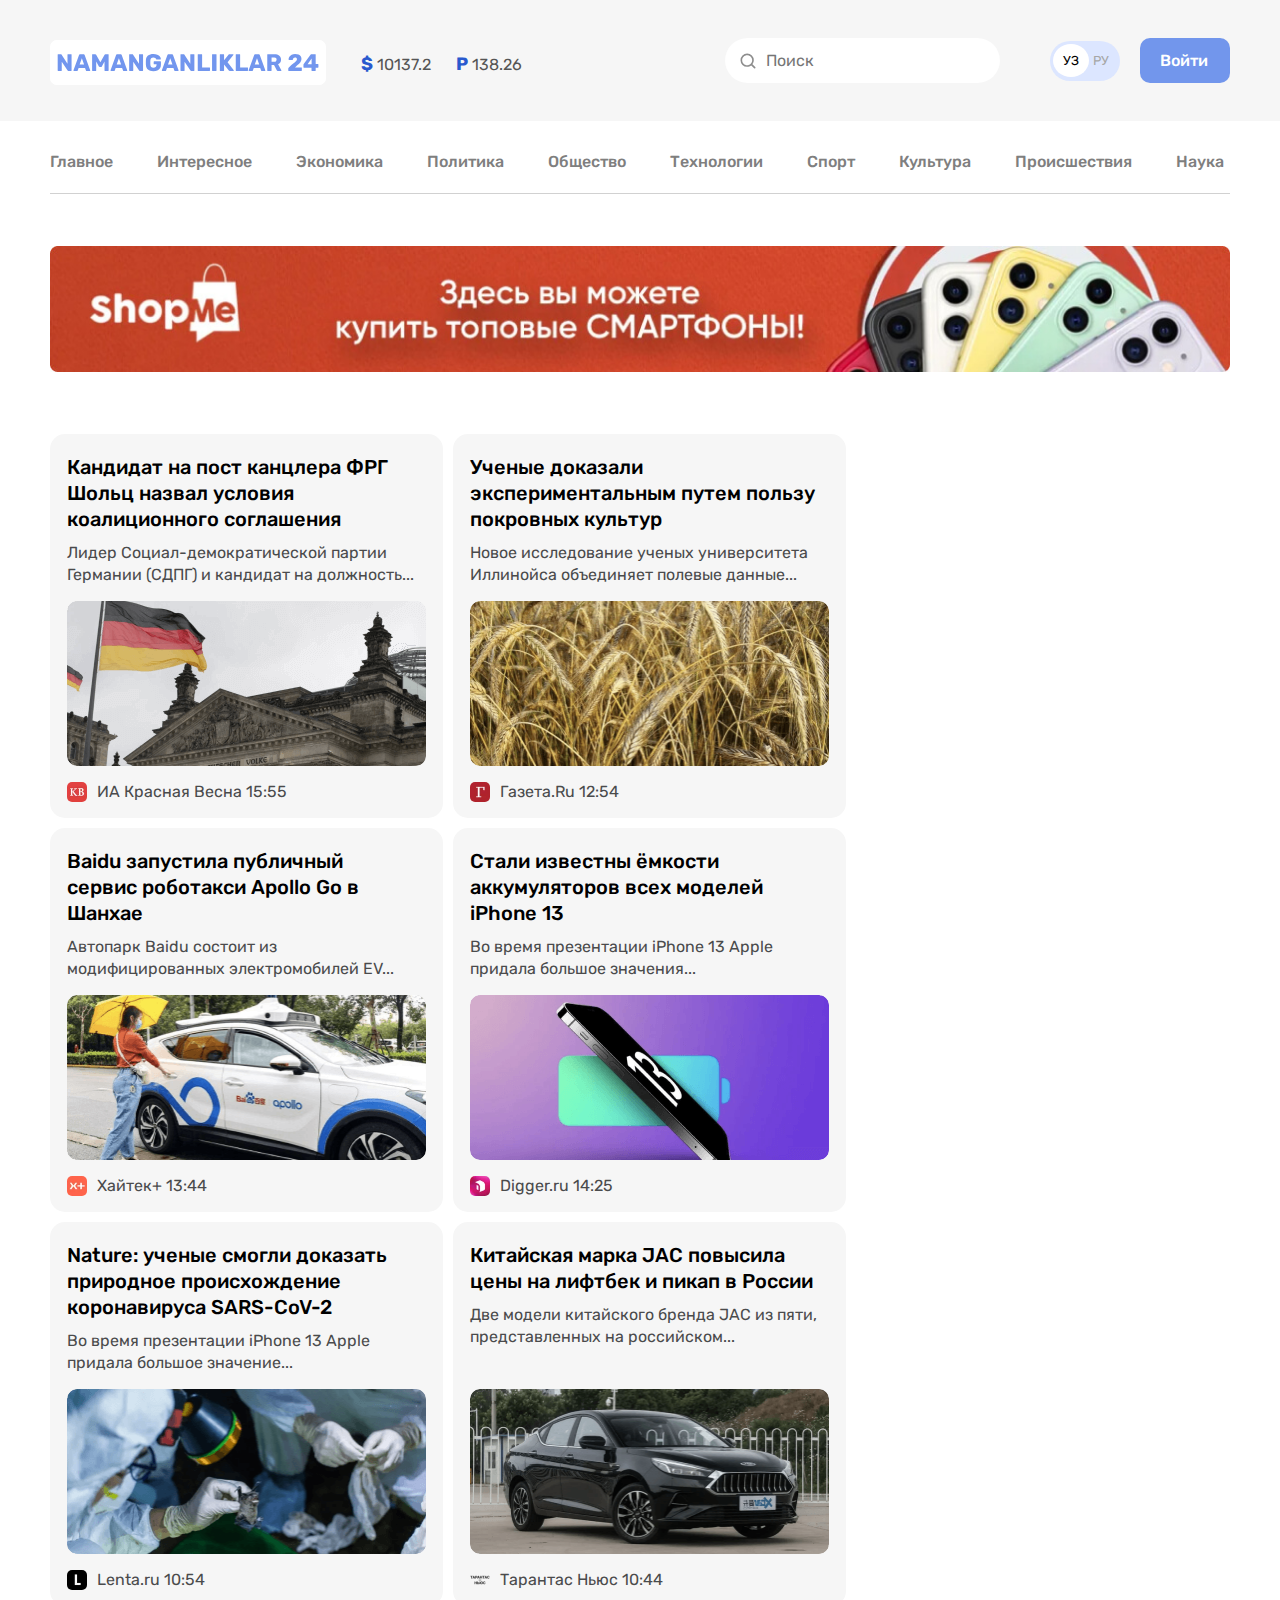
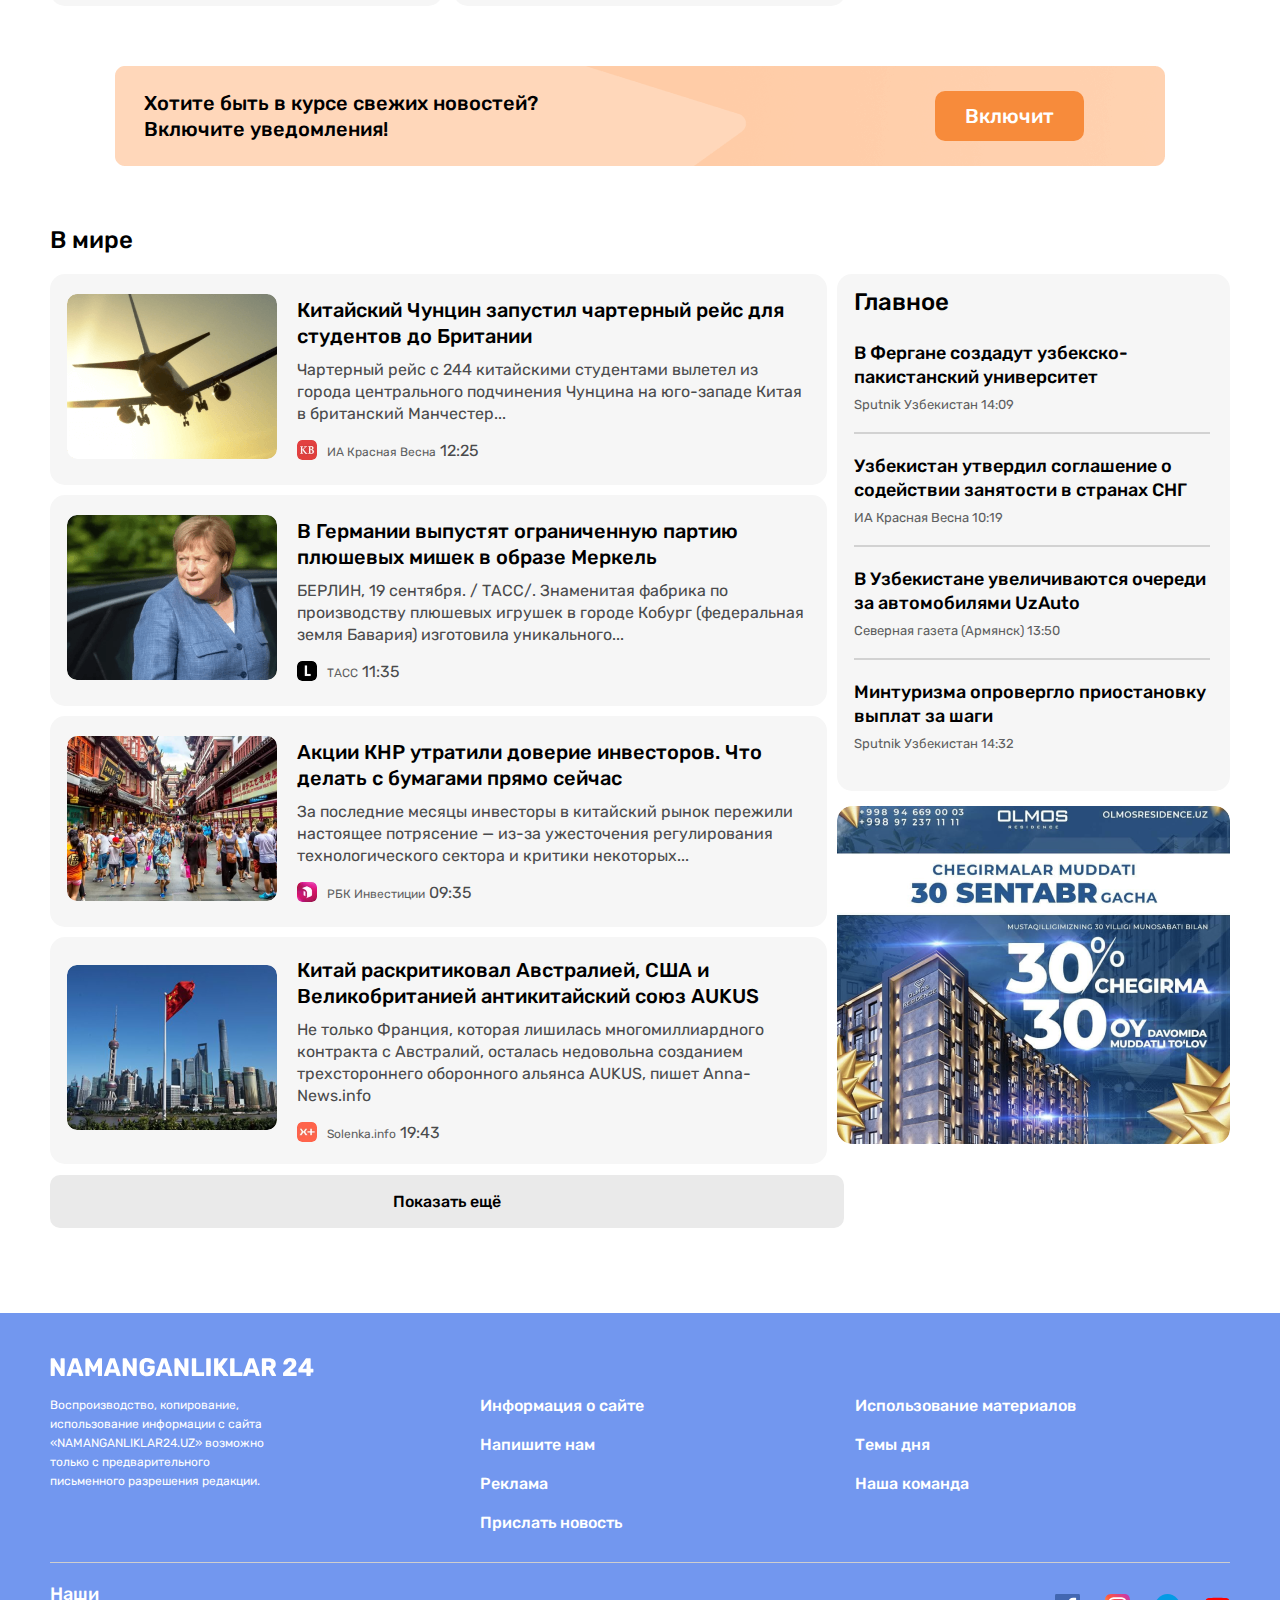
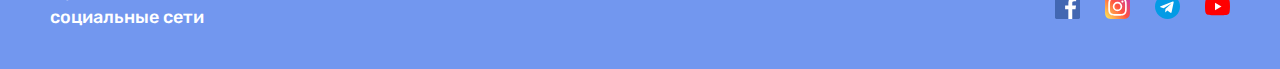
==== index.html @ 08c19808 "Add site footer styles" ====
<!DOCTYPE html>
<html lang="ru">

<head>
  <meta charset="UTF-8" />
  <meta http-equiv="X-UA-Compatible" content="IE=edge" />
  <meta name="viewport" content="width=device-width, initial-scale=1.0" />
  <title>Namanganliklar</title>

  <!-- FONT AWESOME LINK  -->
  <link rel="stylesheet" href="https://cdnjs.cloudflare.com/ajax/libs/font-awesome/6.0.0-beta3/css/all.min.css"
    integrity="sha512-Fo3rlrZj/k7ujTnHg4CGR2D7kSs0v4LLanw2qksYuRlEzO+tcaEPQogQ0KaoGN26/zrn20ImR1DfuLWnOo7aBA=="
    crossorigin="anonymous" referrerpolicy="no-referrer" />

  <!-- GOOGLE FONTS   -->
  <link rel="preconnect" href="https://fonts.googleapis.com" />
  <link rel="preconnect" href="https://fonts.gstatic.com" crossorigin />
  <link href="https://fonts.googleapis.com/css2?family=Rubik:wght@400;500;700&display=swap" rel="stylesheet" />

  <!-- Css Styles   -->
  <link rel="stylesheet" href="css/normalize.css" />
  <link rel="stylesheet" href="css/styles.css" />
</head>

<body>

  <!-- SITE HEADER Start  -->
  <header class="site-header">
    <div class="site-header__top">
      <div class="site-header-container container">
        <div class="site-header-right">
          <a class="site-logo" href="index.html">
            <img class="site-logo-img" src="images/site-logo-img.svg" alt="SiteLogoRasm" width="276" height="45" />
          </a>

          <div class="rates-content">
            <div class="rates-wrap">
              <strong class="dollar-icon">$</strong>
              <span class="dollar-number">10137.2</span>
            </div>
            <div class="rates-wrap">
              <strong class="dollar-icon">P</strong>
              <span class="dollar-number">138.26</span>
            </div>
          </div>
        </div>
        <div class="site-header-left">

          <!-- GLOBAL SEARCH Start   -->
          <form class="site-global-search" action="https://echo.htmlacademy.ru">
            <input class="site-global-search-input" name="search" type="text" placeholder="Поиск" aria-label="Поиск"
              required />
          </form>
          <span class="selectionLang">
            <a class="langUz" href="#">уз</a>
            <a class="langRu" href="#">ру</a>
          </span>
          <a href="#" class="site-header-btn">Войти</a>
        </div>
      </div>
    </div>

    <!-- NAV Start  -->
    <div class="container">
      <nav class="site-header-nav">
        <ul class="site-nav-list">
          <li class="site-nav-item">
            <a class="site-nav-item-link" href="./index.html">Главное</a>
          </li>
          <li class="site-nav-item">
            <a class="site-nav-item-link" href="./interecno.html">Интересное</a>
          </li>
          <li class="site-nav-item">
            <a class="site-nav-item-link" href="./interecno.html">Экономика</a>
          </li>
          <li class="site-nav-item">
            <a class="site-nav-item-link" href="./interecno.html">Политика</a>
          </li>
          <li class="site-nav-item">
            <a class="site-nav-item-link" href="./interecno.html">Общество</a>
          </li>
          <li class="site-nav-item">
            <a class="site-nav-item-link" href="./interecno.html">Технологии</a>
          </li>
          <li class="site-nav-item">
            <a class="site-nav-item-link" href="./interecno.html">Спорт</a>
          </li>
          <li class="site-nav-item">
            <a class="site-nav-item-link" href="./interecno.html">Культура</a>
          </li>
          <li class="site-nav-item">
            <a class="site-nav-item-link" href="./interecno.html">Происшествия</a>
          </li>
          <li class="site-nav-item">
            <a class="site-nav-item-link" href="./interecno.html">Наука</a>
          </li>

        </ul>

      </nav>
    </div>

    <!-- ASIDE Star  -->
    <aside class="site-header-aside">
      <div class="container">
        <a class="aside-banner-link" href="https://kun.uz" target="_blank">
          <img class="aside-banner-img" src="images/ssite-header-optimize.jpg" alt="reklama uchun rasm" width="1200"
            height="150" srcset="images/ssite-header-optimize.jpg 1x, images/ssite-header-optimize@2x.jpg  2x" />
        </a>
      </div>
    </aside>
  </header>

  <!-- MAIN Start  -->
  <main class="site-main">

    <!-- CONTAINER START  -->
    <div class="container">

      <!-- SITE NEW-Section Start  -->
      <section class="news-section">
        <div class="top-news">
          <div class="news-grid">
            <article class="news-grid-aricle news-grid-card">
              <h3 class="news-card-title">
                <a class="news-card-title-link" href="#">
                  Кандидат на пост канцлера ФРГ Шольц назвал условия
                  коалиционного соглашения
                </a>
              </h3>
              <p class="news-card-text">
                Лидер Социал-демократической партии Германии (СДПГ) и кандидат
                на должность...
              </p>
              <a class="news-card-img-link" href="#">
                <img class="news-card-img" src="./images/КраснаяВесна-img.png" alt="Bino rasmi" width="360" height="165"
                  srcset="
                      images/КраснаяВесна-img.png    1x,
                      images/КраснаяВесна-img@2x.png 2x
                    " />
              </a>
              <footer class="article-card-footer">
                <img class="card-footer-source-icon-img" src="./images/КраснаяВесна-logo.svg" alt="card icon rasmi"
                  width="20" height="20" />
                <div class="card-source-wrapper">
                  <span class="card-source-info">ИА Красная Весна</span>
                  <time datetime="2021-11-10T14:37:00">15:55</time>
                </div>
              </footer>
            </article>

            <article class="news-grid-aricle news-grid-card">
              <h3 class="news-card-title">
                <a class="news-card-title-link" href="#">
                  Ученые доказали экспериментальным путем пользу покровных
                  культур
                </a>
              </h3>
              <p class="news-card-text">
                Новое исследование ученых университета Иллинойса объединяет
                полевые данные...
              </p>
              <a class="news-card-img-link" href="#">
                <img class="news-card-img" src="./images/пшеница-img.png" alt="bugdoy rasmi" width="360" height="165"
                  srcset="
                      images/пшеница-img.png    1x,
                      images/пшеница-img@2x.png 2x
                    " />
              </a>
              <footer class="article-card-footer">
                <img class="card-footer-source-icon-img" src="./images/gazeta-logo.svg" alt="cardLogo rasmi" width="20"
                  height="20" />
                <div class="card-source-wrapper">
                  <span class="card-source-info">Газета.Ru</span>
                  <time datetime="2021-11-10T14:37:00">12:54</time>
                </div>
              </footer>
            </article>

            <article class="news-grid-aricle news-grid-card">
              <h3 class="news-card-title">
                <a class="news-card-title-link" href="#">
                  Baidu запустила публичный<br />
                  сервис роботакси Apollo Go в<br />
                  Шанхае
                </a>
              </h3>
              <p class="news-card-text">
                Автопарк Baidu состоит из модифицированных электромобилей
                EV...
              </p>
              <a class="news-card-img-link" href="#">
                <img class="news-card-img" src="./images/Хайтек-img.png" alt="bu yerda mashina va qiz rasmi bor"
                  width="360" height="165" srcset="
                      images/Хайтек-img.png    1x,
                      images/Хайтек-img@2x.png 2x
                    " />
              </a>
              <footer class="article-card-footer">
                <img class="card-footer-source-icon-img" src="./images/Хайтек-logo.svg" alt="logo card rasm" width="20"
                  height="20" />
                <div class="card-source-wrapper">
                  <span class="card-source-info">Хайтек+</span>
                  <time datetime="2021-11-10T14:37:00">13:44</time>
                </div>
              </footer>
            </article>

            <article class="news-grid-aricle news-grid-card">
              <h3 class="news-card-title">
                <a class="news-card-title-link" href="#">
                  Стали известны ёмкости аккумуляторов всех моделей iPhone 13
                </a>
              </h3>
              <p class="news-card-text">
                Во время презентации iPhone 13 Apple придала большое
                значения...
              </p>
              <a class="news-card-img-link" href="#">
                <img class="news-card-img" src="./images/phone-img.png" alt="telefon rasmi" width="360" height="165"
                  srcset="
                      images/phone-img.png    1x,
                      images/phone-img@2x.png 2x
                    " />
              </a>
              <footer class="article-card-footer">
                <img class="card-footer-source-icon-img" src="./images/digger-logo.svg" alt="digger logo rasmi"
                  width="20" height="20" />
                <div class="card-source-wrapper">
                  <span class="card-source-info">Digger.ru</span>
                  <time datetime="2021-11-10T14:37:00">14:25</time>
                </div>
              </footer>
            </article>

            <article class="news-grid-aricle news-grid-card">
              <h3 class="news-card-title">
                <a class="news-card-title-link" href="#">
                  Nature: ученые смогли доказать природное происхождение
                  коронавируса SARS-CoV-2
                </a>
              </h3>
              <p class="news-card-text">
                Во время презентации iPhone 13 Apple придала большое
                значение...
              </p>
              <a class="news-card-img-link" href="#">
                <img class="news-card-img" src="./images/доктор-img.png" alt="doktorlar rasmi" width="360" height="165"
                  srcset="
                      images/доктор-img.png    1x,
                      images/доктор-img@2x.png 2x
                    " />
              </a>
              <footer class="article-card-footer">
                <img class="card-footer-source-icon-img" src="./images/lenta-logo.svg" alt="lenta icon rasmi" width="20"
                  height="20" />
                <div class="card-source-wrapper">
                  <span class="card-source-info">Lenta.ru</span>
                  <time datetime="2021-11-10T14:37:00">10:54</time>
                </div>
              </footer>
            </article>

            <article class="news-grid-aricle news-grid-card">
              <h3 class="news-card-title">
                <a class="news-card-title-link" href="#">
                  Китайская марка JAC повысила цены на лифтбек и пикап в
                  России
                </a>
              </h3>
              <p class="news-card-text">
                Две модели китайского бренда JAC из пяти, представленных на
                российском...
              </p>
              <a class="news-card-img-link" href="#">
                <img class="news-card-img" src="./images/car-img.png" alt="qora moshina rasmi" width="360" height="165"
                  srcset="images/car-img.png 1x, images/car-img@2x.png 2x" />
              </a>
              <footer class="article-card-footer">
                <img class="card-footer-source-icon-img" src="./images/Тарантас-logo.svg" alt="article icon rasmi"
                  width="20" height="20" />
                <div class="card-source-wrapper">
                  <span class="card-source-info">Тарантас Ньюс</span>
                  <time datetime="2021-11-10T14:37:00">10:44</time>
                </div>
              </footer>
            </article>
          </div>
        </div>
      </section>

      <div class="aside-container">

        <!-- SITE ASIDE START  -->
        <aside class="site-aside-content">
          <h3 class="site-aside-text">
            Хотите быть в курсе свежих новостей? <br>Включите уведомления!
          </h3>
          <a class="site-aside-link" href="#">Включит</a>
        </aside>
      </div>

      <!-- MajorNews Section Start   -->
      <section class="majorNews">
        <dl>
          <dt>
            <h3 class="majorNews-heading">В мире</h3>
          </dt>
        </dl>

        <div class="majorNews-container">
          <div class="majorNews-left-cards-content">
            <div class="majorNews-card">
              <div class="majorNews-card-img-wrap">
                <img class="majorNews-card-img" src="./images/majorNews-card-img1.png" alt="samalyot rasmi" width="210"
                  height="165" srcset="
                  ./images/majorNews-card-img1.png    1x,
                  ./images/majorNews-card-img1@2x.png 2x
                  " />
              </div>
              <div class="majorNews-card-info-wrap">
                <h3 class="majorNews-card-info-title">
                  <a class="majorNews-card-info-title-link" href="#">
                    Китайский Чунцин запустил чартерный рейс для студентов до
                    Британии
                  </a>
                </h3>
                <p class="majorNews-card-info-subtitle">
                  Чартерный рейс с 244 китайскими студентами вылетел из города
                  центрального подчинения Чунцина на юго-западе Китая в
                  британский Манчестер...
                </p>
                <div class="majorNews-card-footer">
                  <img class="majorNews-card-info-img-icon" src="./images/КраснаяВесна-logo.svg" alt="majorNews icon"
                    width="20" height="20" />
                  <div class="majorNews-card-source-wrapper">
                    <span class="majorNews-card-source-info">ИА Красная Весна</span>
                    <time datetime="2021-11-10T14:37:00">12:25</time>
                  </div>
                </div>
              </div>
            </div>

            <div class="majorNews-card">
              <div class="majorNews-card-img-wrap">
                <img class="majorNews-card-img" src="./images/majorNews-card-img2.png" alt="bitta ayol rasmi"
                  width="210" height="165" srcset="
                  ./images/majorNews-card-img2.png    1x,
                  ./images/majorNews-card-img2@2x.png 2x
                  " />
              </div>
              <div class="majorNews-card-info-wrap">
                <h3 class="majorNews-card-info-title">
                  <a class="majorNews-card-info-title-link" href="#">
                    В Германии выпустят ограниченную партию плюшевых мишек в образе Меркель
                  </a>
                </h3>
                <p class="majorNews-card-info-subtitle">
                  БЕРЛИН, 19 сентября. / ТАСС/. Знаменитая фабрика по
                  производству плюшевых игрушек в городе Кобург (федеральная
                  земля Бавария) изготовила уникального...
                </p>
                <div class="majorNews-card-footer">
                  <img class="majorNews-card-info-img-icon" src="./images/lenta-logo.svg" alt="majorNews card icon"
                    width="20" height="20" />
                  <div class="majorNews-card-source-wrapper">
                    <span class="majorNews-card-source-info">ТАСС</span>
                    <time datetime="2021-11-10T14:37:00">11:35</time>
                  </div>
                </div>
              </div>
            </div>

            <div class="majorNews-card">
              <div class="majorNews-card-img-wrap">
                <img class="majorNews-card-img" src="./images/majorNews-card-img3.png" alt="bazordagi holat rasmi"
                  width="210" height="165" srcset="
                  ./images/majorNews-card-img3.png    1x,
                  ./images/majorNews-card-img3@2x.png 2x
                  " />
              </div>
              <div class="majorNews-card-info-wrap">
                <h3 class="majorNews-card-info-title">
                  <a class="majorNews-card-info-title-link" href="#">
                    Акции КНР утратили доверие инвесторов. Что делать с бумагами
                    прямо сейчас
                  </a>
                </h3>
                <p class="majorNews-card-info-subtitle">
                  За последние месяцы инвесторы в китайский рынок пережили
                  настоящее потрясение — из-за ужесточения регулирования
                  технологического сектора и критики некоторых...
                </p>
                <div class="majorNews-card-footer">
                  <img class="majorNews-card-info-img-icon" src="./images/digger-logo.svg" alt="card icon" width="20"
                    height="20" />
                  <div class="majorNews-card-source-wrapper">
                    <span class="majorNews-card-source-info">РБК Инвестиции</span>
                    <time datetime="2021-11-10T14:37:00">09:35</time>
                  </div>
                </div>
              </div>
            </div>

            <div class="majorNews-card">
              <div class="majorNews-card-img-wrap">
                <img class="majorNews-card-img" src="./images/majorNews-card-img4.png" alt="bayroq rasmi" width="210"
                  height="165" srcset="
                  ./images/majorNews-card-img4.png    1x,
                  ./images/majorNews-card-img4@2x.png 2x
                  " />
              </div>
              <div class="majorNews-card-info-wrap">
                <h3 class="majorNews-card-info-title">
                  <a class="majorNews-card-info-title-link" href="#">
                    Китай раскритиковал Австралией, США и
                    Великобританией антикитайский союз AUKUS
                  </a>
                </h3>
                <p class="majorNews-card-info-subtitle">
                  Не только Франция, которая лишилась многомиллиардного
                  контракта с Австралий, осталась недовольна созданием
                  трехстороннего оборонного альянса AUKUS, пишет
                  Anna-News.info
                </p>
                <div class="majorNews-card-footer">
                  <img class="majorNews-card-info-img-icon" src="./images/Хайтек-logo.svg" alt="icon major news"
                    width="20" height="20" />
                  <div class="majorNews-card-source-wrapper">
                    <span class="majorNews-card-source-info">Solenka.info</span>
                    <time datetime="2021-11-10T14:37:00">19:43</time>
                  </div>
                </div>
              </div>
            </div>
          </div>

          <div class="majorNews-right-cards-content">
            <div class="majorNews-right-card">
              <dl>
                <dt>
                  <h3 class="majorNews-right-card-heading">Главное</h3>
                </dt>
              </dl>

              <div class="majorNews-right-card-info-wrap">
                <h3 class="majorNews-right-card-title">
                  В Фергане создадут узбекско-пакистанский университет
                </h3>
                <p class="majorNews-right-card-subtitle">
                  Sputnik Узбекистан 14:09
                </p>
              </div>

              <hr class="majorNews-right-card-line" />

              <div class="majorNews-right-card-info-wrap">
                <h3 class="majorNews-right-card-title">
                  Узбекистан утвердил соглашение о содействии занятости в
                  странах СНГ
                </h3>
                <p class="majorNews-right-card-subtitle">
                  ИА Красная Весна 10:19
                </p>
              </div>

              <hr class="majorNews-right-card-line" />

              <div class="majorNews-right-card-info-wrap">
                <h3 class="majorNews-right-card-title">
                  В Узбекистане увеличиваются очереди за автомобилями UzAuto
                </h3>
                <p class="majorNews-right-card-subtitle">
                  Северная газета (Армянск) 13:50
                </p>
              </div>

              <hr class="majorNews-right-card-line" />

              <div class="majorNews-right-card-info-wrap">
                <h3 class="majorNews-right-card-title">
                  Минтуризма опровергло приостановку выплат за шаги
                </h3>
                <p class="majorNews-right-card-subtitle">
                  Sputnik Узбекистан 14:32
                </p>
              </div>
            </div>

            <aside class="majorNews-rihgt-aside">
              <img class="majorNews-rihgt-aside-img" src="./images/majorNews-aside-img.png" alt="reklama rasmlari"
                srcset="
                ./images/majorNews-aside-img.png    1x,
                ./images/majorNews-aside-img@2x.png 2x
                " />
            </aside>
          </div>
        </div>

        <a class="majorNews-card-link" href="#">Показать ещё</a>

      </section>
    </div>
  </main>

  <footer class="site-footer">

    <div class="container">
      <div class="site-footer-logo-wrapper">
        <a class="site-footer-logo-link" href="#">
          <img class="site-footer-logo-img" src="./images/site-logo-footer.svg" alt="site logo" width="264" height="28">
        </a>
      </div>

      <div class="site-footer-about-info-wrapper">
        <div class="site-footer-about">
          Воспроизводство, копирование, использование информации с сайта «NAMANGANLIKLAR24.UZ» возможно только с
          предварительного письменного разрешения редакции.
        </div>
        
        <div class="site-footer-links-wrapper">
          <ul class="site-footer-links-list">
            <li class="site-footer-links-item">
              <a class="site-footer-item-link"  href="#">
                Информация о сайте
              </a>
            </li>
            <li class="site-footer-links-item">
              <a class="site-footer-item-link"  href="./contact.html">
                Напишите нам
              </a>
            </li>
            <li class="site-footer-links-item">
              <a class="site-footer-item-link"  href="#">
                Реклама
              </a>
            </li>
            <li class="site-footer-links-item">
              <a class="site-footer-item-link"  href="#">
                Прислать новость
              </a>
            </li>
          </ul>
          
          <ul class="site-footer-links-list">
            <li class="site-footer-links-item">
              <a class="site-footer-item-link"  href="#">
                Использование материалов
              </a>
            </li>
            <li class="site-footer-links-item">
              <a class="site-footer-item-link"  href="#">
                Темы дня
              </a>
            </li>
            <li class="site-footer-links-item">
              <a class="site-footer-item-link"  href="#">
                Наша команда
              </a>
            </li>
          </div>
        </div>
          
          <hr class="site-footer-divider">
          
          <div class="site-footer-socials-content">
            <h2 class="site-footer-socials-heading">Наши социальные сети</h2>

            <ul class="site-footer-socials-list">
              <li class="site-footer-socials-item">
                <a class="site-footer-socials-link" href="#" target="_blank">
                  <img class="site-footer-socials-icon" src="./images/icon-facebook.svg" alt="Facebook" width="25" height="25">
                </a>
              </li>
              <li class="site-footer-socials-item">
                <a class="site-footer-socials-link" href="#" target="_blank">
                  <img class="site-footer-socials-icon" src="./images/icon-instagram.svg" alt="Instagram" width="25" height="25">
                </a>
              </li>
              <li class="site-footer-socials-item">
                <a class="site-footer-socials-link" href="#" target="_blank">
                  <img class="site-footer-socials-icon" src="./images/icon-telegram.svg" alt="Telegramm" width="25" height="25">
                </a>
              </li>
              <li class="site-footer-socials-item">
                <a class="site-footer-socials-link" href="#" target="_blank">
                  <img class="site-footer-socials-icon" src="./images/icon-youtube.svg" alt="YouTube" width="25" height="25">
                </a>
              </li>
            </ul>
          </div>


      </div>
      </footer>

</body>

</html>
---- css/styles.css ----
/* _______________________________ B.R.R ______________________________________ */
/* GLOBAL CSS  */
* {
  margin: 0;
  padding: 0;
  box-sizing: border-box !important;
}

*:focus {
  outline: 2px dashed #7297ef;
  outline-offset: 3px;
}

html {
  height: 100%;
  scroll-behavior: smooth;
}

body {
  display: flex;
  flex-direction: column;
  height: 100%;
  margin: 0;
  padding: 0;
  background-color: #fff;
  font-family: "Rubik", "Arial", sans-serif;
  font-size: 16px;
  font-weight: 400;
  line-height: 22px;
  color: #4a4b4c;
}

/* CONTAINER CSS START   */
.container {
  width: 100%;
  max-width: 1300px;
  margin-left: auto;
  margin-right: auto;
  padding-left: 50px;
  padding-right: 50px;
  box-sizing: border-box;
}

/* SITE HEADER Css Start   */
.site-header__top {
  background-color: #f6f6f6;
  padding-top: 30px;
  padding-bottom: 30px;
  margin-bottom: 10px;
}

.site-header-container {
  display: flex;
  align-items: center;
  justify-content: space-between;
}

.site-header-right {
  display: flex;
}

.site-logo {
  text-decoration: none;
  padding-top: 10px;
}

.site-logo-img {
  width: 276px;
  height: 45px;
  border-radius: 7px;
  background-color: #fff;
}

.rates-content {
  display: flex;
  align-items: center;
  justify-content: space-between;
  margin-left: 35px;
  margin-top: 8px;
}

.rates-wrap {
  margin: 0;
  padding: 0;
  margin-left: 25px;
  padding-top: 13px;
  margin-bottom: 13px;
}

.rates-wrap:not(:last-child) {
  margin-left: 0px;
}

.dollar-icon {
  font-style: normal;
  font-weight: bold;
  font-size: 18px;
  line-height: 19px;
  color: #2959ce;
}

.dollar-number {
  color: #555;
  font-size: 16px;
}

.site-header-left {
  display: flex;
}

/* GLOBAL SEARCH CSS Start   */
.site-global-search {
  margin-right: 25px;
}

.site-global-search-input {
  width: 275px;
  height: 45px;
  border-radius: 60px;
  line-height: normal;
  border: 0px;
  padding: 15px 0px 15px 41px;
  background-image: url("/images/site-header-search.icon.svg");
  background-repeat: no-repeat;
  background-position-x: 15px;
  background-position-y: 15px;
}

.selectionLang {
  width: 70px;
  height: 40px;
  display: inline-block;
  padding: 0px;
  padding-top: 8px;
  padding-left: 2px;
  background-color: #dce6ff;
  border-radius: 39px;
  text-align: center;
  margin-left: 25px;
  margin-top: 3px;
}

.langUz {
  width: 30px;
  height: 30px;
  margin-top: 5px;
  margin-left: -10px;
  padding: 9px 10px;
  background-color: #fff;
  text-decoration: none;
  border-radius: 50%;
  font-style: normal;
  font-weight: normal;
  font-size: 13px;
  line-height: 15px;
  color: #000;
  text-transform: uppercase;
}

.langRu {
  padding: 0;
  margin-top: 5px;
  text-decoration: none;
  font-style: normal;
  font-weight: normal;
  font-size: 13px;
  line-height: 15px;
  color: #a6a6a6;
  text-transform: uppercase;
}

.site-header-btn {
  width: 90px;
  height: 45px;
  border-radius: 10px;
  border: 0px;
  padding: 13px 20px;
  background-color: #7296ec;
  color: #fff;
  font-style: normal;
  font-weight: 500;
  font-size: 16px;
  line-height: 19px;
  margin-left: 20px;
  text-decoration: none;
}

.site-header-btn:hover {
  opacity: 0.8;
}

.site-header-btn:hover {
  opacity: 0.6;
}

/* SITE NAV Css Start  */
.site-header-nav {
  margin: 0;
  padding: 0;
  padding-top: 16px;
  padding-bottom: 16px;
  margin-bottom: 40px;
  border-bottom: 1px solid #d1d1d1;
}

.site-nav-list {
  display: flex;
  flex-wrap: wrap;
  list-style-type: none;
  margin: 0;
  padding: 0;
}

.site-nav-item {
  margin-top: 4px;
  margin-bottom: 4px;
}

.site-nav-item:not(:last-child) {
  margin-right: 44px;
}

.site-nav-item-link {
  display: block;
  text-decoration: none;
  font-style: normal;
  font-weight: 500;
  text-align: center;
  color: #7f7f7f;
}

.site-nav-item-link:hover {
  color: #2959ce;
  opacity: 0.8;
}

.site-nav-item-link:active {
  opacity: 0.6;
}

/* SITE ASIDE Css Strat   */
.site-header-aside {
  margin: 0;
  padding: 0;
}

.aside-banner-link {
  display: flex;
  margin: 0;
  padding: 0;
}

.aside-banner-img {
  width: 100%;
  display: block;
  border-radius: 9px;
  object-fit: contain;
  display: flex;
}

.aside-banner-img:hover {
  opacity: 0.8;
}

.aside-banner-img:active {
  opacity: 0.6;
}

/* SITE MAIN CSS Start   */
.site-main {
  flex-grow: 1;
}

/* NEW SECTION CSS Start  */
.news-section {
  padding-top: 50px;
}

.news-grid {
  display: flex;
  flex-wrap: wrap;
  margin-left: -10px;
  margin-bottom: -10px;
}

.news-grid-aricle {
  display: flex;
  flex-direction: column;
  width: 393px;
  padding: 20px 17px 15px;
  margin-left: 10px;
  margin-bottom: 10px;
}

.news-grid-card {
  background-color: #f6f6f6;
  border-radius: 15px;
}

.news-card-title {
  font-size: 20px;
  font-weight: 500;
  line-height: 26px;
  margin-top: 0;
  margin-bottom: 10px;
}

.news-card-title-link {
  text-decoration: none;
  color: #000;
}

.news-card-title-link:hover {
  color: #2959ce;
  opacity: 0.8;
}

.news-card-title-link:active {
  opacity: 0.6;
}

.news-card-text {
  margin-top: 0;
  margin-bottom: 15px;
}

.news-card-img-link {
  display: flex;
  margin-top: auto;
}

.news-card-img {
  display: inline-block;
  width: 100%;
  margin-bottom: 15px;
  border-radius: 10px;
  object-fit: contain;
}

.news-card-img:hover {
  opacity: 0.8;
}

.news-card-img:active {
  opacity: 0.6;
}

.article-card-footer {
  display: flex;
  align-items: center;
}

.card-footer-source-icon-img {
  margin-right: 10px;
}

/* SITE ASIDE CSS START  */
.aside-container {
  padding-top: 60px;
  display: flex;
  align-items: center;
  justify-content: center;
}

.site-aside-content {
  width: 100%;
  max-width: 1050px;
  background-image: url("../images/aside-card-img.png");
  background-repeat: no-repeat;
  display: flex;
}

.site-aside-text {
  margin: 0;
  padding: 24px 397px 2px 29px;
  font-style: normal;
  font-weight: 500;
  font-size: 20px;
  line-height: 26px;
  color: #000000;
}

.site-aside-link {
  margin: 25px 71px 25px 0px;
  padding: 13px 30px;
  display: inline-block;
  font-style: normal;
  font-weight: 500;
  font-size: 20px;
  line-height: 24px;
  color: #ffffff;
  background-color: #f78b3b;
  border-radius: 10px;
  text-decoration: none;
}

.site-aside-link:hover {
  opacity: 0.8;
}

.site-aside-link:active {
  opacity: 0.6;
}

/* Major section css strart  */
.majorNews {
  padding-top: 60px;
  padding-bottom: 100px;
}

.majorNews-container {
  display: flex;
  padding-bottom: 17px;
}

.majorNews-heading {
  margin: 0;
  padding: 0;
  margin-bottom: 20px;
  font-style: normal;
  font-weight: 500;
  font-size: 24px;
  line-height: 28px;
  color: #000;
}

.majorNews-left-cards-content {
  margin: 0;
  padding: 0;
}

.majorNews-card {
  margin: 0;
  padding: 0;
  margin-bottom: 10px;
  margin-right: 10px;
  display: flex;
  align-items: center;
  background-color: #f6f6f6;
  border-radius: 15px;
}

.majorNews-card:last-child {
  position: relative;
}

.majorNews-card-img-wrap {
  padding: 0;
  margin: 0;
}

.majorNews-card-img {
  margin: 0;
  border-radius: 10px;
  width: 210px;
  height: 165px;
  margin: 20px 0px 20px 17px;
  object-fit: contain;
}

.majorNews-card-info-wrap {
  margin: 20px;
}

.majorNews-card-info-title {
  margin: 0;
  padding: 0;
  padding-bottom: 10px;
  font-style: normal;
  font-weight: 500;
  font-size: 20px;
  line-height: 26px;
  color: #000;
}

.majorNews-card-info-subtitle {
  margin: 0;
  padding: 0;
  padding-bottom: 15px;
  font-style: normal;
  font-weight: normal;
  font-size: 16px;
  line-height: 22px;
  color: #4a4b4c;
}

.majorNews-card-footer {
  display: flex;
}

.majorNews-card-info-img-icon {
  width: 20px;
  height: 20px;
  margin-right: 10px;
  border-radius: 5px;
}

.majorNews-card-source-info {
  font-style: normal;
  font-weight: normal;
  font-size: 12px;
  line-height: 14px;
  color: #5e5f61;
}

.majorNews-right-cards-content {
  margin: 0;
  padding: 0;
}

.majorNews-right-card {
  background-color: #f6f6f6;
  border-radius: 15px;
  margin: 0;
  margin-bottom: 15px;
  padding: 0;
  padding: 14px 20px 20px 17px;
}

.majorNews-right-card-heading {
  margin: 0;
  padding: 0;
  margin-bottom: 25px;
  font-style: normal;
  font-weight: 500;
  font-size: 24px;
  line-height: 28px;
  color: #000;
}

.majorNews-right-card-title {
  margin: 0;
  padding: 0;
  margin-bottom: 8px;
  font-style: normal;
  font-weight: 500;
  font-size: 18px;
  line-height: 24px;
  color: #000;
}

.majorNews-card-info-title-link {
  text-decoration: none;
  color: #000;
}

.majorNews-card-info-title-link:hover {
  color: #7296ec;
}

.majorNews-card-info-title-link:active {
  opacity: 0.6;
}

.majorNews-right-card-subtitle {
  margin: 0;
  padding: 0;
  padding-bottom: 20px;
  font-style: normal;
  font-weight: normal;
  font-size: 13px;
  line-height: 15px;
  color: #5e5f61;
}

.majorNews-right-card-line {
  margin: 0;
  padding: 0;
  border: 0px;
  background-color: #d2d2d2;
  height: 2px;
  margin-bottom: 20px;
}

.majorNews-rihgt-aside {
  display: flex;
  margin: 0;
  padding: 0;
}

.majorNews-rihgt-aside-img {
  border-radius: 15px;
  width: 393px;
  height: 338px;
  object-fit: contain;
}

.majorNews-card-link {
  margin: 0;
  padding: 17px 343px;
  font-style: normal;
  font-weight: 500;
  font-size: 16px;
  line-height: 19px;
  color: #000;
  text-decoration: none;
  background-color: #eaeaea;
  border-radius: 10px;
}

.majorNews-card-link:hover {
  opacity: 0.8;
}

.majorNews-card-link:active {
  opacity: 0.6;
}

/* INTERECNO SECTION CSS START  */
.interecno-link {
  color: #039bff;
}

.interecno-section {
  padding-top: 10px;
}

.interecno-aside-images {
  width: 393px;
  height: 553px;
  display: flex;
  object-fit: contain;
}

/* ARICLE Section Css Start  */
.majorNews-article-left-cards-content {
  margin: 0;
  padding: 0;
  width: 797px;
  margin-right: 10px;
}

.article-icon-content {
  display: flex;
  align-items: center;
}

.article-icon-wrap-img {
  width: 30px;
  height: 30px;
  border-radius: 5px;
  margin-right: 10px;
}

.article-icon-source-info-wrap {
  font-weight: normal;
  font-size: 14px;
  line-height: 17px;
  color: #5e5f61;
}

.article-left-card-header {
  font-weight: 500;
  font-size: 26px;
  line-height: 36px;
  margin-bottom: 20px;
  color: #000;
}

.majorNews-article-left-card-img {
  width: 797px;
  height: 300px;
  border-radius: 13px;
  margin-bottom: 25px;
}

.majorNews-article-left-card-info {
  margin-bottom: 24px;
  font-weight: normal;
  font-size: 20px;
  line-height: 30px;
  color: #000000;
}

.info-last-child {
  margin-bottom: 50;
}

.majorNews-article-line {
  border: 0;
  height: 2px;
  background-color: #d2d2d2;
  margin-bottom: 60px;
}

/* ARTICLE CARDS LIST CSS START  */
.acticle-cards-list-header {
  font-weight: 500;
  font-size: 24px;
  line-height: 28px;
  margin-bottom: 40px;
  color: #000;
}

.article-cards-list {
  margin: 0;
  padding: 0;
  display: flex;
  list-style-type: none;
}

.article-cards-item {
  margin: 0;
  padding: 0;
  padding: 20px;
  width: 393px;
  background-color: #f6f6f6;
  border-radius: 15px;
  margin-right: 10px;
}

.article-cards-item-title {
  margin: 0;
  padding: 0;
  font-weight: 500;
  font-size: 20px;
  line-height: 26px;
  color: #000000;
  margin-bottom: 10px;
}

.article-cards-item-subtitle {
  margin: 0;
  padding: 0;
  font-weight: normal;
  font-size: 16px;
  line-height: 22px;
  color: #4a4b4c;
  margin-bottom: 23px;
}

/* CONTACT SECTION CSS Start  */

/* SITE FOOTER CSS START   */
.site-footer {
  padding-top: 40px;
  padding-bottom: 40px;
  background-color: #7297ef;
  color: #fff;
}

.site-footer *:focus {
  outline: 2px dashed #fff;
}

.site-footer-logo-wrapper {
  display: flex;
  margin-bottom: 15px;
}

.site-footer-logo-link {
  display: flex;
}

.site-footer-logo-link:hover {
  opacity: 0.8;
}

.site-footer-logo-link:active {
  opacity: 0.6;
}

.site-footer-logo-img {
  display: flex;
  width: 264px;
  height: 28px;
  object-fit: contain;
}

.site-footer-about-info-wrapper {
  display: flex;
}

.site-footer-about {
  width: 230px;
  margin-right: 200px;
  font-weight: normal;
  font-size: 12px;
  line-height: 19px;
}

.site-footer-links-wrapper {
  display: flex;
  flex-grow: 1;
}

.site-footer-links-list {
  width: 50%;
  margin: 0;
  padding: 0;
  padding-right: 24px;
  list-style-type: none;
  font-weight: 500;
  font-size: 16px;
  line-height: 19px;
}

.site-footer-links-item:not(:last-child) {
  margin-bottom: 20px;
}

.site-footer-item-link {
  display: inline-block;
  text-decoration: none;
  color: #fff;
}

.site-footer-item-link:hover {
  text-decoration: underline;
}

.site-footer-divider {
  margin: 0;
  padding: 0;
  margin-top: 30px;
  margin-bottom: 20px;
  height: 1px;
  border: none;
  background-color: #cecece;
}

.site-footer-socials-content {
  display: flex;
  align-items: center;
  justify-content: space-between;
}

.site-footer-socials-heading {
  margin: 0;
  padding: 0;
  width: 160px;
  font-weight: 500;
  font-size: 18px;
  line-height: 23px;
}

.site-footer-socials-list {
  display: flex;
  align-items: center;
  margin: 0;
  padding: 0;
  list-style-type: none;
}

.site-footer-socials-item:not(:last-child) {
  margin-right: 25px;
}

.site-footer-socials-link {
  display: flex;
}

.site-footer-socials-icon {
  flex-shrink: 0;
  width: 25px;
  height: 25px;
  object-fit: contain;
}

/* CONTACT PAGE SECTION CSS START  */
.contact-page {
}

.contact-page-heading {
  margin: 0;
  margin-bottom: 20px;
  padding: 0;
  font-weight: 500;
  font-size: 24px;
  line-height: 28px;
  color: #000; 
}

.contact-page-content {
  width: 696px;
}

.form-groups-wrapper {
  display: flex;
}

.form-groups-wrapper:not(:last-child) {
  margin-bottom: 10px;
}

.form-groups-wrapper .form-group {
  width: calc(50% - 10px);
  margin-bottom: 0px;
}

.form-group:not(:last-child) {
  margin-bottom: 10px;
}

.form-field {
  display: block;
  width: 100%;
  padding: 18px 20px;
  border: 1px solid rgba(0,0,0,0.2);
  border-radius: 10px;
}

.form-field-textarea {
  min-height: 180px;
  resize: vertical;
}

.button {
}

.button-primary {
}
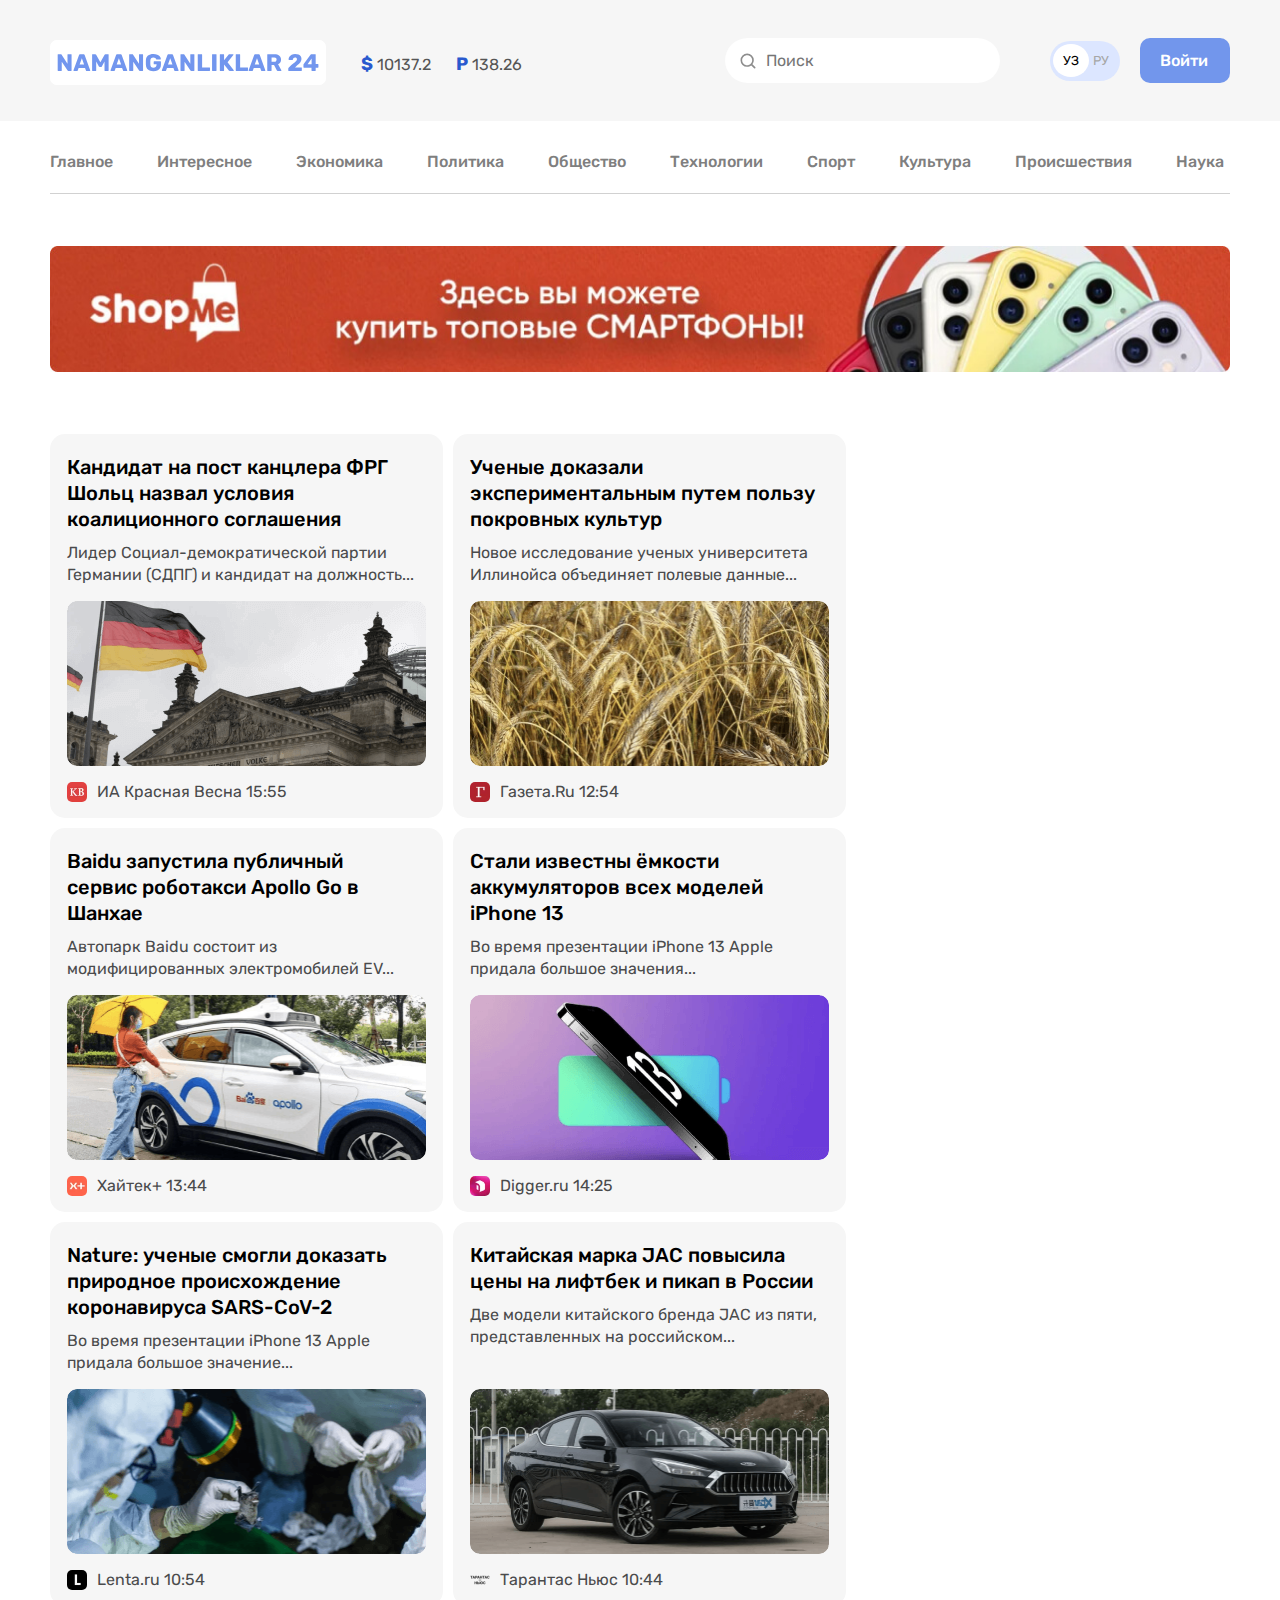
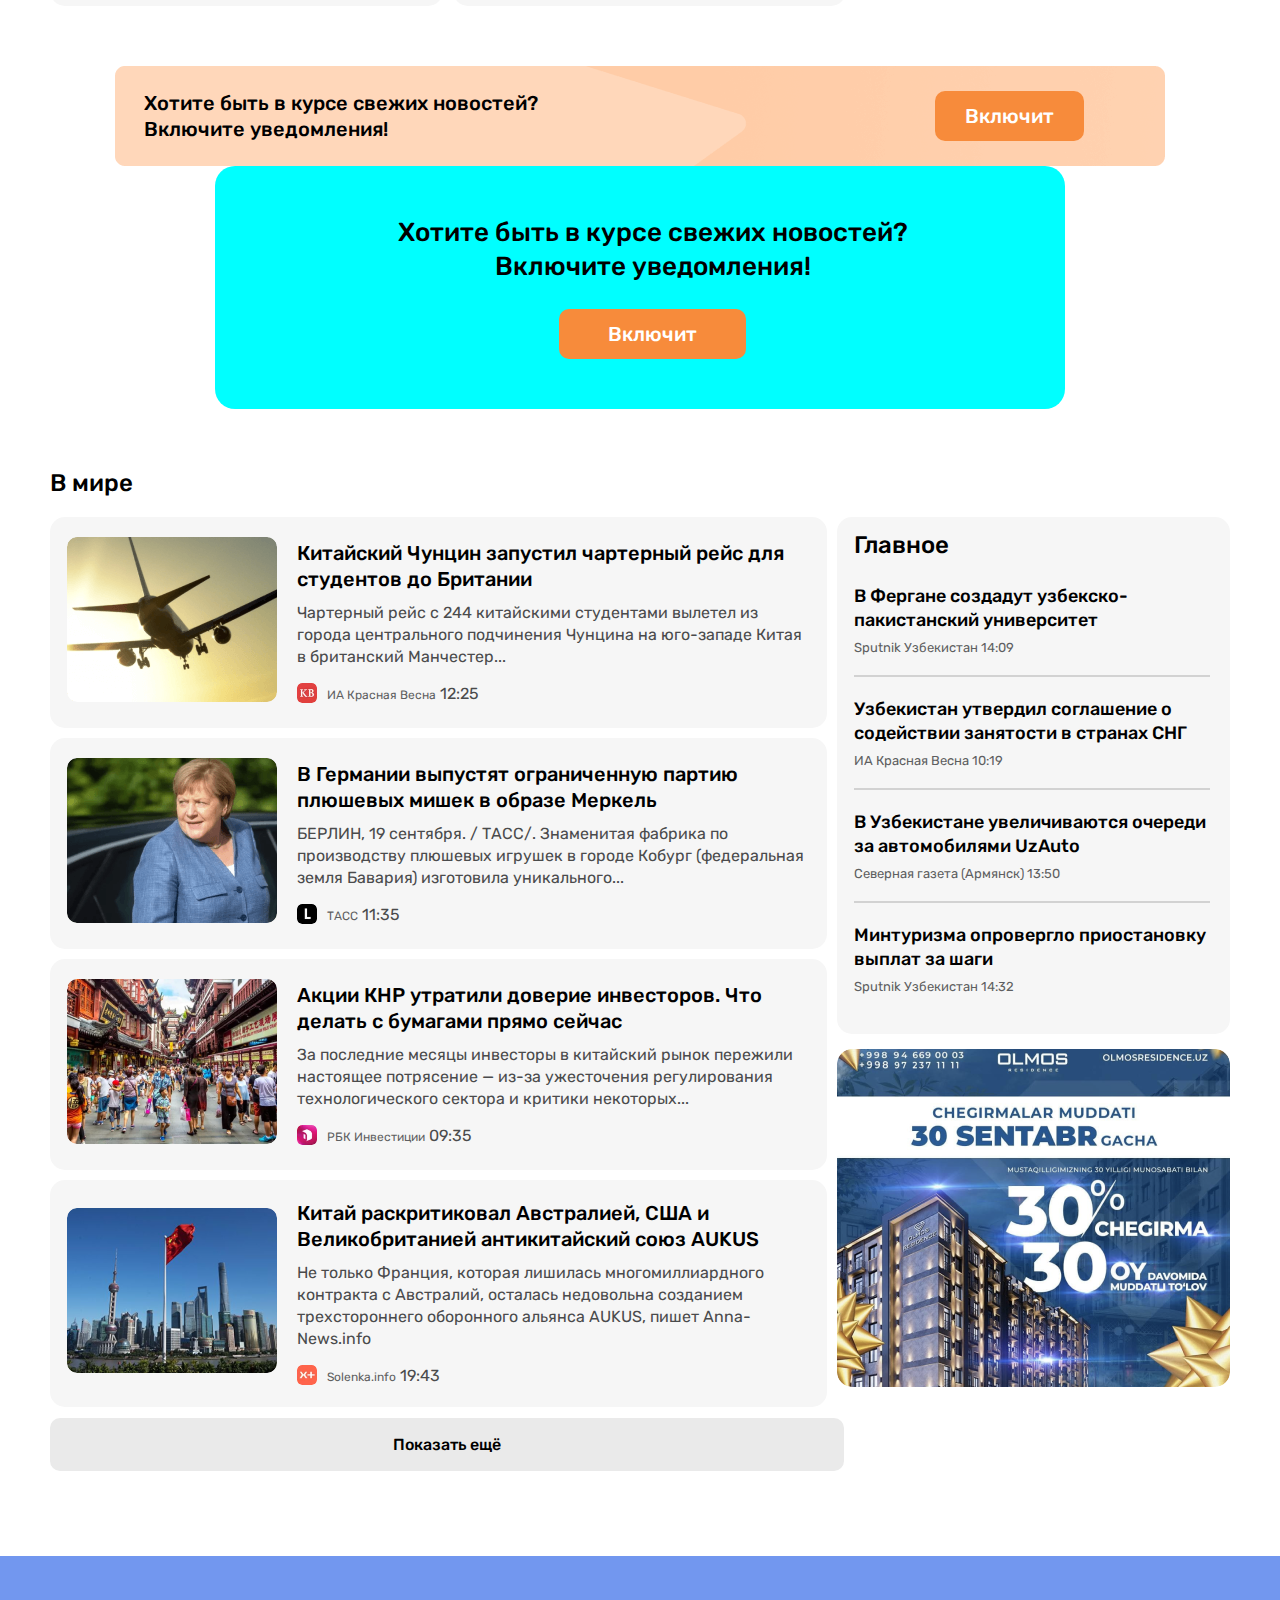
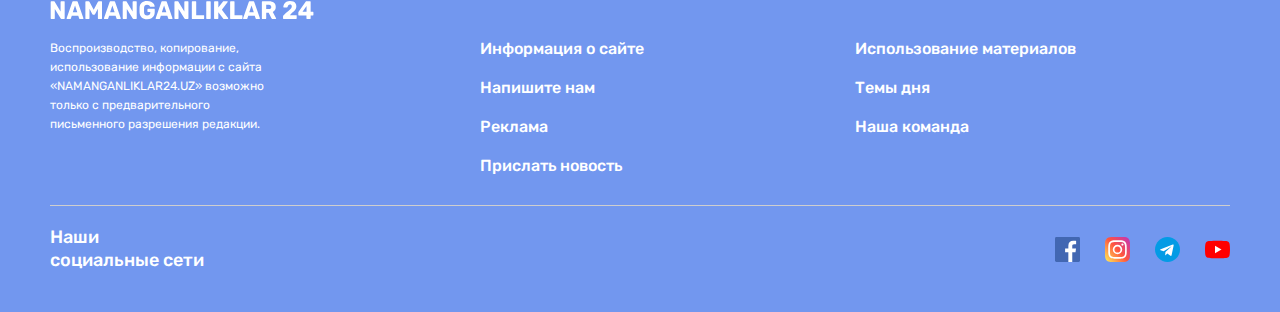
==== commit 62ec7248: "Add site overlay and modal" ====
--- a/index.html
+++ b/index.html
@@ -20,9 +20,14 @@
   <!-- Css Styles   -->
   <link rel="stylesheet" href="css/normalize.css" />
   <link rel="stylesheet" href="css/styles.css" />
+
+  <!-- STYLES CSS MINIFIER LINK  -->
+  <link rel="stylesheet" href="./css/styles.min.css">
 </head>
 
 <body>
+
+
 
   <!-- SITE HEADER Start  -->
   <header class="site-header">
@@ -296,8 +301,19 @@
           <h3 class="site-aside-text">
             Хотите быть в курсе свежих новостей? <br>Включите уведомления!
           </h3>
-          <a class="site-aside-link" href="#">Включит</a>
+          <a class="site-aside-link" id="aside_link_on" href="#">Включит</a>
         </aside>
+      </div>
+
+      <div class="hidden aside-modal-card" id="aside_modal_card">
+        <button class="modal-close-btn" id="modal_close_btn">
+          <i class="fas fa-times"></i>
+        </button>
+        <div class="aside-modal-info">
+          <h2 class="aside-modal-title">Хотите быть в курсе свежих новостей? Включите уведомления!
+          </h2>
+          <button class="site-aside-link modal-btn-link" id="aside_link_off">Включит</button>
+        </div>
       </div>
 
       <!-- MajorNews Section Start   -->
@@ -517,82 +533,88 @@
           Воспроизводство, копирование, использование информации с сайта «NAMANGANLIKLAR24.UZ» возможно только с
           предварительного письменного разрешения редакции.
         </div>
-        
+
         <div class="site-footer-links-wrapper">
           <ul class="site-footer-links-list">
             <li class="site-footer-links-item">
-              <a class="site-footer-item-link"  href="#">
+              <a class="site-footer-item-link" href="#">
                 Информация о сайте
               </a>
             </li>
             <li class="site-footer-links-item">
-              <a class="site-footer-item-link"  href="./contact.html">
+              <a class="site-footer-item-link" href="./contact.html">
                 Напишите нам
               </a>
             </li>
             <li class="site-footer-links-item">
-              <a class="site-footer-item-link"  href="#">
+              <a class="site-footer-item-link" href="#">
                 Реклама
               </a>
             </li>
             <li class="site-footer-links-item">
-              <a class="site-footer-item-link"  href="#">
+              <a class="site-footer-item-link" href="#">
                 Прислать новость
               </a>
             </li>
           </ul>
-          
+
           <ul class="site-footer-links-list">
             <li class="site-footer-links-item">
-              <a class="site-footer-item-link"  href="#">
+              <a class="site-footer-item-link" href="#">
                 Использование материалов
               </a>
             </li>
             <li class="site-footer-links-item">
-              <a class="site-footer-item-link"  href="#">
+              <a class="site-footer-item-link" href="#">
                 Темы дня
               </a>
             </li>
             <li class="site-footer-links-item">
-              <a class="site-footer-item-link"  href="#">
+              <a class="site-footer-item-link" href="#">
                 Наша команда
               </a>
             </li>
-          </div>
         </div>
-          
-          <hr class="site-footer-divider">
-          
-          <div class="site-footer-socials-content">
-            <h2 class="site-footer-socials-heading">Наши социальные сети</h2>
-
-            <ul class="site-footer-socials-list">
-              <li class="site-footer-socials-item">
-                <a class="site-footer-socials-link" href="#" target="_blank">
-                  <img class="site-footer-socials-icon" src="./images/icon-facebook.svg" alt="Facebook" width="25" height="25">
-                </a>
-              </li>
-              <li class="site-footer-socials-item">
-                <a class="site-footer-socials-link" href="#" target="_blank">
-                  <img class="site-footer-socials-icon" src="./images/icon-instagram.svg" alt="Instagram" width="25" height="25">
-                </a>
-              </li>
-              <li class="site-footer-socials-item">
-                <a class="site-footer-socials-link" href="#" target="_blank">
-                  <img class="site-footer-socials-icon" src="./images/icon-telegram.svg" alt="Telegramm" width="25" height="25">
-                </a>
-              </li>
-              <li class="site-footer-socials-item">
-                <a class="site-footer-socials-link" href="#" target="_blank">
-                  <img class="site-footer-socials-icon" src="./images/icon-youtube.svg" alt="YouTube" width="25" height="25">
-                </a>
-              </li>
-            </ul>
-          </div>
-
-
       </div>
-      </footer>
+
+      <hr class="site-footer-divider">
+
+      <div class="site-footer-socials-content">
+        <h2 class="site-footer-socials-heading">Наши социальные сети</h2>
+
+        <ul class="site-footer-socials-list">
+          <li class="site-footer-socials-item">
+            <a class="site-footer-socials-link" href="#" target="_blank">
+              <img class="site-footer-socials-icon" src="./images/icon-facebook.svg" alt="Facebook" width="25"
+                height="25">
+            </a>
+          </li>
+          <li class="site-footer-socials-item">
+            <a class="site-footer-socials-link" href="#" target="_blank">
+              <img class="site-footer-socials-icon" src="./images/icon-instagram.svg" alt="Instagram" width="25"
+                height="25">
+            </a>
+          </li>
+          <li class="site-footer-socials-item">
+            <a class="site-footer-socials-link" href="#" target="_blank">
+              <img class="site-footer-socials-icon" src="./images/icon-telegram.svg" alt="Telegramm" width="25"
+                height="25">
+            </a>
+          </li>
+          <li class="site-footer-socials-item">
+            <a class="site-footer-socials-link" href="#" target="_blank">
+              <img class="site-footer-socials-icon" src="./images/icon-youtube.svg" alt="YouTube" width="25"
+                height="25">
+            </a>
+          </li>
+        </ul>
+      </div>
+
+
+    </div>
+  </footer>
+
+  <div class="overlay hidden" id="overlay"></div>
 
 </body>
 
--- a/css/styles.css
+++ b/css/styles.css
@@ -1,9 +1,17 @@
+/*
+* Prefixed by https://autoprefixer.github.io
+* PostCSS: v8.3.6,
+* Autoprefixer: v10.3.1
+* Browsers: last 4 version
+*/
+
 /* _______________________________ B.R.R ______________________________________ */
 /* GLOBAL CSS  */
 * {
   margin: 0;
   padding: 0;
-  box-sizing: border-box !important;
+  -webkit-box-sizing: border-box !important;
+          box-sizing: border-box !important;
 }
 
 *:focus {
@@ -17,8 +25,13 @@
 }
 
 body {
-  display: flex;
-  flex-direction: column;
+  display: -webkit-box;
+  display: -ms-flexbox;
+  display: flex;
+  -webkit-box-orient: vertical;
+  -webkit-box-direction: normal;
+      -ms-flex-direction: column;
+          flex-direction: column;
   height: 100%;
   margin: 0;
   padding: 0;
@@ -38,7 +51,26 @@
   margin-right: auto;
   padding-left: 50px;
   padding-right: 50px;
-  box-sizing: border-box;
+  -webkit-box-sizing: border-box;
+          box-sizing: border-box;
+}
+
+/* OVERLAY CSS START  */
+.overlay {
+  width: 100%;
+  height: 100vh;
+  background-color: rgba(0, 0, 0, 0.7);
+  position: absolute;
+  top:0;
+  left: 0;
+  bottom: 0;
+  z-index: 1;
+  -webkit-backdrop-filter: blur(5px);
+          backdrop-filter: blur(5px);
+}
+
+.hidden {
+  display: none;
 }
 
 /* SITE HEADER Css Start   */
@@ -50,12 +82,20 @@
 }
 
 .site-header-container {
-  display: flex;
-  align-items: center;
-  justify-content: space-between;
+  display: -webkit-box;
+  display: -ms-flexbox;
+  display: flex;
+  -webkit-box-align: center;
+      -ms-flex-align: center;
+          align-items: center;
+  -webkit-box-pack: justify;
+      -ms-flex-pack: justify;
+          justify-content: space-between;
 }
 
 .site-header-right {
+  display: -webkit-box;
+  display: -ms-flexbox;
   display: flex;
 }
 
@@ -72,9 +112,15 @@
 }
 
 .rates-content {
-  display: flex;
-  align-items: center;
-  justify-content: space-between;
+  display: -webkit-box;
+  display: -ms-flexbox;
+  display: flex;
+  -webkit-box-align: center;
+      -ms-flex-align: center;
+          align-items: center;
+  -webkit-box-pack: justify;
+      -ms-flex-pack: justify;
+          justify-content: space-between;
   margin-left: 35px;
   margin-top: 8px;
 }
@@ -105,6 +151,8 @@
 }
 
 .site-header-left {
+  display: -webkit-box;
+  display: -ms-flexbox;
   display: flex;
 }
 
@@ -183,6 +231,7 @@
   line-height: 19px;
   margin-left: 20px;
   text-decoration: none;
+  cursor: pointer;
 }
 
 .site-header-btn:hover {
@@ -204,8 +253,11 @@
 }
 
 .site-nav-list {
-  display: flex;
-  flex-wrap: wrap;
+  display: -webkit-box;
+  display: -ms-flexbox;
+  display: flex;
+  -ms-flex-wrap: wrap;
+      flex-wrap: wrap;
   list-style-type: none;
   margin: 0;
   padding: 0;
@@ -245,6 +297,8 @@
 }
 
 .aside-banner-link {
+  display: -webkit-box;
+  display: -ms-flexbox;
   display: flex;
   margin: 0;
   padding: 0;
@@ -254,7 +308,10 @@
   width: 100%;
   display: block;
   border-radius: 9px;
-  object-fit: contain;
+  -o-object-fit: contain;
+     object-fit: contain;
+  display: -webkit-box;
+  display: -ms-flexbox;
   display: flex;
 }
 
@@ -268,7 +325,9 @@
 
 /* SITE MAIN CSS Start   */
 .site-main {
-  flex-grow: 1;
+  -webkit-box-flex: 1;
+      -ms-flex-positive: 1;
+          flex-grow: 1;
 }
 
 /* NEW SECTION CSS Start  */
@@ -277,15 +336,23 @@
 }
 
 .news-grid {
-  display: flex;
-  flex-wrap: wrap;
+  display: -webkit-box;
+  display: -ms-flexbox;
+  display: flex;
+  -ms-flex-wrap: wrap;
+      flex-wrap: wrap;
   margin-left: -10px;
   margin-bottom: -10px;
 }
 
 .news-grid-aricle {
-  display: flex;
-  flex-direction: column;
+  display: -webkit-box;
+  display: -ms-flexbox;
+  display: flex;
+  -webkit-box-orient: vertical;
+  -webkit-box-direction: normal;
+      -ms-flex-direction: column;
+          flex-direction: column;
   width: 393px;
   padding: 20px 17px 15px;
   margin-left: 10px;
@@ -325,6 +392,8 @@
 }
 
 .news-card-img-link {
+  display: -webkit-box;
+  display: -ms-flexbox;
   display: flex;
   margin-top: auto;
 }
@@ -334,7 +403,8 @@
   width: 100%;
   margin-bottom: 15px;
   border-radius: 10px;
-  object-fit: contain;
+  -o-object-fit: contain;
+     object-fit: contain;
 }
 
 .news-card-img:hover {
@@ -346,8 +416,12 @@
 }
 
 .article-card-footer {
-  display: flex;
-  align-items: center;
+  display: -webkit-box;
+  display: -ms-flexbox;
+  display: flex;
+  -webkit-box-align: center;
+      -ms-flex-align: center;
+          align-items: center;
 }
 
 .card-footer-source-icon-img {
@@ -357,9 +431,15 @@
 /* SITE ASIDE CSS START  */
 .aside-container {
   padding-top: 60px;
-  display: flex;
-  align-items: center;
-  justify-content: center;
+  display: -webkit-box;
+  display: -ms-flexbox;
+  display: flex;
+  -webkit-box-align: center;
+      -ms-flex-align: center;
+          align-items: center;
+  -webkit-box-pack: center;
+      -ms-flex-pack: center;
+          justify-content: center;
 }
 
 .site-aside-content {
@@ -367,6 +447,8 @@
   max-width: 1050px;
   background-image: url("../images/aside-card-img.png");
   background-repeat: no-repeat;
+  display: -webkit-box;
+  display: -ms-flexbox;
   display: flex;
 }
 
@@ -392,6 +474,7 @@
   background-color: #f78b3b;
   border-radius: 10px;
   text-decoration: none;
+  border: 0;
 }
 
 .site-aside-link:hover {
@@ -400,6 +483,60 @@
 
 .site-aside-link:active {
   opacity: 0.6;
+}
+
+/* SITE ASIDE MODAL CSS START  */
+.aside-modal-card {
+  width: 100%;
+  max-width: 850px;
+  padding: 0;
+  border-radius: 20px;
+  display: -webkit-box;
+  display: -ms-flexbox;
+  display: flex;
+  -webkit-box-orient: vertical;
+  -webkit-box-direction: normal;
+      -ms-flex-direction: column;
+          flex-direction: column;
+  text-align: center;
+  margin-right: auto;
+  margin-left: auto;
+  z-index: 2;
+  background-color: #00ffff;
+}
+
+.modal-close-btn {
+  background: transparent;
+  border: 0;
+  -ms-flex-item-align: end;
+      align-self: flex-end;
+  padding: 25px;
+  outline: none;
+  color: #999;
+}
+
+.aside-modal-info {
+  text-align: center;
+  padding: 0px 145px 0px 170px;
+  margin-bottom: 50px;
+}
+
+.aside-modal-title {
+  margin: 0;
+  padding: 0;
+  font-weight: 500;
+  font-size: 26px;
+  line-height: 34px;
+  text-align: center;
+  color: #000;
+  margin-bottom: 25px;
+}
+
+.modal-btn-link {
+  margin: 0;
+  text-align: center;
+  display: inline-block;
+  width: 187px;
 }
 
 /* Major section css strart  */
@@ -409,6 +546,8 @@
 }
 
 .majorNews-container {
+  display: -webkit-box;
+  display: -ms-flexbox;
   display: flex;
   padding-bottom: 17px;
 }
@@ -434,8 +573,12 @@
   padding: 0;
   margin-bottom: 10px;
   margin-right: 10px;
-  display: flex;
-  align-items: center;
+  display: -webkit-box;
+  display: -ms-flexbox;
+  display: flex;
+  -webkit-box-align: center;
+      -ms-flex-align: center;
+          align-items: center;
   background-color: #f6f6f6;
   border-radius: 15px;
 }
@@ -455,7 +598,8 @@
   width: 210px;
   height: 165px;
   margin: 20px 0px 20px 17px;
-  object-fit: contain;
+  -o-object-fit: contain;
+     object-fit: contain;
 }
 
 .majorNews-card-info-wrap {
@@ -485,6 +629,8 @@
 }
 
 .majorNews-card-footer {
+  display: -webkit-box;
+  display: -ms-flexbox;
   display: flex;
 }
 
@@ -573,6 +719,8 @@
 }
 
 .majorNews-rihgt-aside {
+  display: -webkit-box;
+  display: -ms-flexbox;
   display: flex;
   margin: 0;
   padding: 0;
@@ -582,7 +730,8 @@
   border-radius: 15px;
   width: 393px;
   height: 338px;
-  object-fit: contain;
+  -o-object-fit: contain;
+     object-fit: contain;
 }
 
 .majorNews-card-link {
@@ -618,8 +767,11 @@
 .interecno-aside-images {
   width: 393px;
   height: 553px;
-  display: flex;
-  object-fit: contain;
+  display: -webkit-box;
+  display: -ms-flexbox;
+  display: flex;
+  -o-object-fit: contain;
+     object-fit: contain;
 }
 
 /* ARICLE Section Css Start  */
@@ -631,8 +783,12 @@
 }
 
 .article-icon-content {
-  display: flex;
-  align-items: center;
+  display: -webkit-box;
+  display: -ms-flexbox;
+  display: flex;
+  -webkit-box-align: center;
+      -ms-flex-align: center;
+          align-items: center;
 }
 
 .article-icon-wrap-img {
@@ -695,6 +851,8 @@
 .article-cards-list {
   margin: 0;
   padding: 0;
+  display: -webkit-box;
+  display: -ms-flexbox;
   display: flex;
   list-style-type: none;
 }
@@ -744,11 +902,15 @@
 }
 
 .site-footer-logo-wrapper {
+  display: -webkit-box;
+  display: -ms-flexbox;
   display: flex;
   margin-bottom: 15px;
 }
 
 .site-footer-logo-link {
+  display: -webkit-box;
+  display: -ms-flexbox;
   display: flex;
 }
 
@@ -761,13 +923,18 @@
 }
 
 .site-footer-logo-img {
+  display: -webkit-box;
+  display: -ms-flexbox;
   display: flex;
   width: 264px;
   height: 28px;
-  object-fit: contain;
+  -o-object-fit: contain;
+     object-fit: contain;
 }
 
 .site-footer-about-info-wrapper {
+  display: -webkit-box;
+  display: -ms-flexbox;
   display: flex;
 }
 
@@ -780,8 +947,12 @@
 }
 
 .site-footer-links-wrapper {
-  display: flex;
-  flex-grow: 1;
+  display: -webkit-box;
+  display: -ms-flexbox;
+  display: flex;
+  -webkit-box-flex: 1;
+      -ms-flex-positive: 1;
+          flex-grow: 1;
 }
 
 .site-footer-links-list {
@@ -820,9 +991,15 @@
 }
 
 .site-footer-socials-content {
-  display: flex;
-  align-items: center;
-  justify-content: space-between;
+  display: -webkit-box;
+  display: -ms-flexbox;
+  display: flex;
+  -webkit-box-align: center;
+      -ms-flex-align: center;
+          align-items: center;
+  -webkit-box-pack: justify;
+      -ms-flex-pack: justify;
+          justify-content: space-between;
 }
 
 .site-footer-socials-heading {
@@ -835,8 +1012,12 @@
 }
 
 .site-footer-socials-list {
-  display: flex;
-  align-items: center;
+  display: -webkit-box;
+  display: -ms-flexbox;
+  display: flex;
+  -webkit-box-align: center;
+      -ms-flex-align: center;
+          align-items: center;
   margin: 0;
   padding: 0;
   list-style-type: none;
@@ -847,20 +1028,21 @@
 }
 
 .site-footer-socials-link {
+  display: -webkit-box;
+  display: -ms-flexbox;
   display: flex;
 }
 
 .site-footer-socials-icon {
-  flex-shrink: 0;
+  -ms-flex-negative: 0;
+      flex-shrink: 0;
   width: 25px;
   height: 25px;
-  object-fit: contain;
+  -o-object-fit: contain;
+     object-fit: contain;
 }
 
 /* CONTACT PAGE SECTION CSS START  */
-.contact-page {
-}
-
 .contact-page-heading {
   margin: 0;
   margin-bottom: 20px;
@@ -868,15 +1050,37 @@
   font-weight: 500;
   font-size: 24px;
   line-height: 28px;
-  color: #000; 
+  color: #000;
 }
 
 .contact-page-content {
+  display: -webkit-box;
+  display: -ms-flexbox;
+  display: flex;
+  margin-bottom: 100px;
+}
+
+.contact-page-form-wrapper {
   width: 696px;
 }
 
+.contact-page-form {
+  display: -webkit-box;
+  display: -ms-flexbox;
+  display: flex;
+  -webkit-box-orient: vertical;
+  -webkit-box-direction: normal;
+      -ms-flex-direction: column;
+          flex-direction: column;
+}
+
 .form-groups-wrapper {
-  display: flex;
+  display: -webkit-box;
+  display: -ms-flexbox;
+  display: flex;
+  -webkit-box-pack: justify;
+      -ms-flex-pack: justify;
+          justify-content: space-between;
 }
 
 .form-groups-wrapper:not(:last-child) {
@@ -896,7 +1100,7 @@
   display: block;
   width: 100%;
   padding: 18px 20px;
-  border: 1px solid rgba(0,0,0,0.2);
+  border: 1px solid rgba(0, 0, 0, 0.2);
   border-radius: 10px;
 }
 
@@ -905,8 +1109,74 @@
   resize: vertical;
 }
 
-.button {
+.contact-page-form-submit-wrapper {
+  margin-top: 20px;
+  -ms-flex-item-align: end;
+      align-self: flex-end;
 }
 
 .button-primary {
-}
+  padding: 17px 30px;
+  background-color: #7297ef;
+  border-radius: 10px;
+  font-family: Rubik;
+  font-style: normal;
+  font-weight: 500;
+  font-size: 16px;
+  line-height: 19px;
+  border: 0;
+  color: #fff;
+  margin-left: auto;
+}
+
+/* DEFINATIONS CARD CSS START  */
+.contact-page-definations-card {
+  width: 494px;
+  margin-left: 10px;
+}
+
+.definitions-card {
+  background-color: #f6f6f6;
+  padding: 40px 25px;
+  border-radius: 10px;
+}
+
+.definitions-card-item {
+  color: #000;
+  margin-bottom: 20px;
+  border-bottom: 1px solid #d2d2d2;
+}
+
+.definitions-card-title {
+  margin: 0;
+  padding: 0;
+  font-style: normal;
+  font-weight: 500;
+  font-size: 20px;
+  line-height: 24px;
+  margin-bottom: 7px;
+}
+
+.definitions-card-value {
+  font-style: normal;
+  font-weight: normal;
+  font-size: 16px;
+  line-height: 19px;
+  margin-bottom: 20px;
+}
+
+.definitions-card-value-link {
+  text-decoration: none;
+  color: #000;
+}
+
+/* RETINA BACKGROUND IMAGE CSS START  */
+@media only screen and (-webkit-min-device-pixel-ratio: 2),
+  only screen and (-o-min-device-pixel-ratio: 2/1),
+  only screen and (min-device-pixel-ratio: 2),
+  only screen and (min-resolution: 192dpi),
+  only screen and (min-resolution: 2dppx) {
+  .site-aside-content {
+    background-image: url("../images/aside-card-img@2x.png");
+  }
+}--- a/css/styles.min.css
+++ b/css/styles.min.css
@@ -0,0 +1 @@
+*{margin:0;padding:0;-webkit-box-sizing:border-box!important;box-sizing:border-box!important}:focus{outline:2px dashed #7297ef;outline-offset:3px}html{height:100%;scroll-behavior:smooth}body{display:-webkit-box;display:-ms-flexbox;display:flex;-webkit-box-orient:vertical;-webkit-box-direction:normal;-ms-flex-direction:column;flex-direction:column;height:100%;margin:0;padding:0;background-color:#fff;font-family:Rubik,Arial,sans-serif;font-size:16px;font-weight:400;line-height:22px;color:#4a4b4c}.container{width:100%;max-width:1300px;margin-left:auto;margin-right:auto;padding-left:50px;padding-right:50px;-webkit-box-sizing:border-box;box-sizing:border-box}.overlay{width:100%;height:100vh;background-color:rgba(0,0,0,.7);position:absolute;top:0;left:0;bottom:0;z-index:1;-webkit-backdrop-filter:blur(5px);backdrop-filter:blur(5px)}.hidden{display:none}.site-header__top{background-color:#f6f6f6;padding-top:30px;padding-bottom:30px;margin-bottom:10px}.site-header-container{display:-webkit-box;display:-ms-flexbox;display:flex;-webkit-box-align:center;-ms-flex-align:center;align-items:center;-webkit-box-pack:justify;-ms-flex-pack:justify;justify-content:space-between}.site-header-right{display:-webkit-box;display:-ms-flexbox;display:flex}.site-logo{text-decoration:none;padding-top:10px}.site-logo-img{width:276px;height:45px;border-radius:7px;background-color:#fff}.rates-content{display:-webkit-box;display:-ms-flexbox;display:flex;-webkit-box-align:center;-ms-flex-align:center;align-items:center;-webkit-box-pack:justify;-ms-flex-pack:justify;justify-content:space-between;margin-left:35px;margin-top:8px}.rates-wrap{margin:0;padding:0;margin-left:25px;padding-top:13px;margin-bottom:13px}.rates-wrap:not(:last-child){margin-left:0}.dollar-icon{font-style:normal;font-weight:700;font-size:18px;line-height:19px;color:#2959ce}.dollar-number{color:#555;font-size:16px}.site-header-left{display:-webkit-box;display:-ms-flexbox;display:flex}.site-global-search{margin-right:25px}.site-global-search-input{width:275px;height:45px;border-radius:60px;line-height:normal;border:0;padding:15px 0 15px 41px;background-image:url("/images/site-header-search.icon.svg");background-repeat:no-repeat;background-position-x:15px;background-position-y:15px}.selectionLang{width:70px;height:40px;display:inline-block;padding:0;padding-top:8px;padding-left:2px;background-color:#dce6ff;border-radius:39px;text-align:center;margin-left:25px;margin-top:3px}.langUz{width:30px;height:30px;margin-top:5px;margin-left:-10px;padding:9px 10px;background-color:#fff;text-decoration:none;border-radius:50%;font-style:normal;font-weight:400;font-size:13px;line-height:15px;color:#000;text-transform:uppercase}.langRu{padding:0;margin-top:5px;text-decoration:none;font-style:normal;font-weight:400;font-size:13px;line-height:15px;color:#a6a6a6;text-transform:uppercase}.site-header-btn{width:90px;height:45px;border-radius:10px;border:0;padding:13px 20px;background-color:#7296ec;color:#fff;font-style:normal;font-weight:500;font-size:16px;line-height:19px;margin-left:20px;text-decoration:none;cursor:pointer}.site-header-btn:hover{opacity:.8}.site-header-btn:hover{opacity:.6}.site-header-nav{margin:0;padding:0;padding-top:16px;padding-bottom:16px;margin-bottom:40px;border-bottom:1px solid #d1d1d1}.site-nav-list{display:-webkit-box;display:-ms-flexbox;display:flex;-ms-flex-wrap:wrap;flex-wrap:wrap;list-style-type:none;margin:0;padding:0}.site-nav-item{margin-top:4px;margin-bottom:4px}.site-nav-item:not(:last-child){margin-right:44px}.site-nav-item-link{display:block;text-decoration:none;font-style:normal;font-weight:500;text-align:center;color:#7f7f7f}.site-nav-item-link:hover{color:#2959ce;opacity:.8}.site-nav-item-link:active{opacity:.6}.site-header-aside{margin:0;padding:0}.aside-banner-link{display:-webkit-box;display:-ms-flexbox;display:flex;margin:0;padding:0}.aside-banner-img{width:100%;display:block;border-radius:9px;-o-object-fit:contain;object-fit:contain;display:-webkit-box;display:-ms-flexbox;display:flex}.aside-banner-img:hover{opacity:.8}.aside-banner-img:active{opacity:.6}.site-main{-webkit-box-flex:1;-ms-flex-positive:1;flex-grow:1}.news-section{padding-top:50px}.news-grid{display:-webkit-box;display:-ms-flexbox;display:flex;-ms-flex-wrap:wrap;flex-wrap:wrap;margin-left:-10px;margin-bottom:-10px}.news-grid-aricle{display:-webkit-box;display:-ms-flexbox;display:flex;-webkit-box-orient:vertical;-webkit-box-direction:normal;-ms-flex-direction:column;flex-direction:column;width:393px;padding:20px 17px 15px;margin-left:10px;margin-bottom:10px}.news-grid-card{background-color:#f6f6f6;border-radius:15px}.news-card-title{font-size:20px;font-weight:500;line-height:26px;margin-top:0;margin-bottom:10px}.news-card-title-link{text-decoration:none;color:#000}.news-card-title-link:hover{color:#2959ce;opacity:.8}.news-card-title-link:active{opacity:.6}.news-card-text{margin-top:0;margin-bottom:15px}.news-card-img-link{display:-webkit-box;display:-ms-flexbox;display:flex;margin-top:auto}.news-card-img{display:inline-block;width:100%;margin-bottom:15px;border-radius:10px;-o-object-fit:contain;object-fit:contain}.news-card-img:hover{opacity:.8}.news-card-img:active{opacity:.6}.article-card-footer{display:-webkit-box;display:-ms-flexbox;display:flex;-webkit-box-align:center;-ms-flex-align:center;align-items:center}.card-footer-source-icon-img{margin-right:10px}.aside-container{padding-top:60px;display:-webkit-box;display:-ms-flexbox;display:flex;-webkit-box-align:center;-ms-flex-align:center;align-items:center;-webkit-box-pack:center;-ms-flex-pack:center;justify-content:center}.site-aside-content{width:100%;max-width:1050px;background-image:url("../images/aside-card-img.png");background-repeat:no-repeat;display:-webkit-box;display:-ms-flexbox;display:flex}.site-aside-text{margin:0;padding:24px 397px 2px 29px;font-style:normal;font-weight:500;font-size:20px;line-height:26px;color:#000}.site-aside-link{margin:25px 71px 25px 0;padding:13px 30px;display:inline-block;font-style:normal;font-weight:500;font-size:20px;line-height:24px;color:#fff;background-color:#f78b3b;border-radius:10px;text-decoration:none;border:0}.site-aside-link:hover{opacity:.8}.site-aside-link:active{opacity:.6}.aside-modal-card{width:100%;max-width:850px;padding:0;border-radius:20px;display:-webkit-box;display:-ms-flexbox;display:flex;-webkit-box-orient:vertical;-webkit-box-direction:normal;-ms-flex-direction:column;flex-direction:column;text-align:center;margin-right:auto;margin-left:auto;z-index:2;background-color:#0ff}.modal-close-btn{background:0 0;border:0;-ms-flex-item-align:end;align-self:flex-end;padding:25px;outline:0;color:#999}.aside-modal-info{text-align:center;padding:0 145px 0 170px;margin-bottom:50px}.aside-modal-title{margin:0;padding:0;font-weight:500;font-size:26px;line-height:34px;text-align:center;color:#000;margin-bottom:25px}.modal-btn-link{margin:0;text-align:center;display:inline-block;width:187px}.majorNews{padding-top:60px;padding-bottom:100px}.majorNews-container{display:-webkit-box;display:-ms-flexbox;display:flex;padding-bottom:17px}.majorNews-heading{margin:0;padding:0;margin-bottom:20px;font-style:normal;font-weight:500;font-size:24px;line-height:28px;color:#000}.majorNews-left-cards-content{margin:0;padding:0}.majorNews-card{margin:0;padding:0;margin-bottom:10px;margin-right:10px;display:-webkit-box;display:-ms-flexbox;display:flex;-webkit-box-align:center;-ms-flex-align:center;align-items:center;background-color:#f6f6f6;border-radius:15px}.majorNews-card:last-child{position:relative}.majorNews-card-img-wrap{padding:0;margin:0}.majorNews-card-img{margin:0;border-radius:10px;width:210px;height:165px;margin:20px 0 20px 17px;-o-object-fit:contain;object-fit:contain}.majorNews-card-info-wrap{margin:20px}.majorNews-card-info-title{margin:0;padding:0;padding-bottom:10px;font-style:normal;font-weight:500;font-size:20px;line-height:26px;color:#000}.majorNews-card-info-subtitle{margin:0;padding:0;padding-bottom:15px;font-style:normal;font-weight:400;font-size:16px;line-height:22px;color:#4a4b4c}.majorNews-card-footer{display:-webkit-box;display:-ms-flexbox;display:flex}.majorNews-card-info-img-icon{width:20px;height:20px;margin-right:10px;border-radius:5px}.majorNews-card-source-info{font-style:normal;font-weight:400;font-size:12px;line-height:14px;color:#5e5f61}.majorNews-right-cards-content{margin:0;padding:0}.majorNews-right-card{background-color:#f6f6f6;border-radius:15px;margin:0;margin-bottom:15px;padding:0;padding:14px 20px 20px 17px}.majorNews-right-card-heading{margin:0;padding:0;margin-bottom:25px;font-style:normal;font-weight:500;font-size:24px;line-height:28px;color:#000}.majorNews-right-card-title{margin:0;padding:0;margin-bottom:8px;font-style:normal;font-weight:500;font-size:18px;line-height:24px;color:#000}.majorNews-card-info-title-link{text-decoration:none;color:#000}.majorNews-card-info-title-link:hover{color:#7296ec}.majorNews-card-info-title-link:active{opacity:.6}.majorNews-right-card-subtitle{margin:0;padding:0;padding-bottom:20px;font-style:normal;font-weight:400;font-size:13px;line-height:15px;color:#5e5f61}.majorNews-right-card-line{margin:0;padding:0;border:0;background-color:#d2d2d2;height:2px;margin-bottom:20px}.majorNews-rihgt-aside{display:-webkit-box;display:-ms-flexbox;display:flex;margin:0;padding:0}.majorNews-rihgt-aside-img{border-radius:15px;width:393px;height:338px;-o-object-fit:contain;object-fit:contain}.majorNews-card-link{margin:0;padding:17px 343px;font-style:normal;font-weight:500;font-size:16px;line-height:19px;color:#000;text-decoration:none;background-color:#eaeaea;border-radius:10px}.majorNews-card-link:hover{opacity:.8}.majorNews-card-link:active{opacity:.6}.interecno-link{color:#039bff}.interecno-section{padding-top:10px}.interecno-aside-images{width:393px;height:553px;display:-webkit-box;display:-ms-flexbox;display:flex;-o-object-fit:contain;object-fit:contain}.majorNews-article-left-cards-content{margin:0;padding:0;width:797px;margin-right:10px}.article-icon-content{display:-webkit-box;display:-ms-flexbox;display:flex;-webkit-box-align:center;-ms-flex-align:center;align-items:center}.article-icon-wrap-img{width:30px;height:30px;border-radius:5px;margin-right:10px}.article-icon-source-info-wrap{font-weight:400;font-size:14px;line-height:17px;color:#5e5f61}.article-left-card-header{font-weight:500;font-size:26px;line-height:36px;margin-bottom:20px;color:#000}.majorNews-article-left-card-img{width:797px;height:300px;border-radius:13px;margin-bottom:25px}.majorNews-article-left-card-info{margin-bottom:24px;font-weight:400;font-size:20px;line-height:30px;color:#000}.info-last-child{margin-bottom:50}.majorNews-article-line{border:0;height:2px;background-color:#d2d2d2;margin-bottom:60px}.acticle-cards-list-header{font-weight:500;font-size:24px;line-height:28px;margin-bottom:40px;color:#000}.article-cards-list{margin:0;padding:0;display:-webkit-box;display:-ms-flexbox;display:flex;list-style-type:none}.article-cards-item{margin:0;padding:0;padding:20px;width:393px;background-color:#f6f6f6;border-radius:15px;margin-right:10px}.article-cards-item-title{margin:0;padding:0;font-weight:500;font-size:20px;line-height:26px;color:#000;margin-bottom:10px}.article-cards-item-subtitle{margin:0;padding:0;font-weight:400;font-size:16px;line-height:22px;color:#4a4b4c;margin-bottom:23px}.site-footer{padding-top:40px;padding-bottom:40px;background-color:#7297ef;color:#fff}.site-footer :focus{outline:2px dashed #fff}.site-footer-logo-wrapper{display:-webkit-box;display:-ms-flexbox;display:flex;margin-bottom:15px}.site-footer-logo-link{display:-webkit-box;display:-ms-flexbox;display:flex}.site-footer-logo-link:hover{opacity:.8}.site-footer-logo-link:active{opacity:.6}.site-footer-logo-img{display:-webkit-box;display:-ms-flexbox;display:flex;width:264px;height:28px;-o-object-fit:contain;object-fit:contain}.site-footer-about-info-wrapper{display:-webkit-box;display:-ms-flexbox;display:flex}.site-footer-about{width:230px;margin-right:200px;font-weight:400;font-size:12px;line-height:19px}.site-footer-links-wrapper{display:-webkit-box;display:-ms-flexbox;display:flex;-webkit-box-flex:1;-ms-flex-positive:1;flex-grow:1}.site-footer-links-list{width:50%;margin:0;padding:0;padding-right:24px;list-style-type:none;font-weight:500;font-size:16px;line-height:19px}.site-footer-links-item:not(:last-child){margin-bottom:20px}.site-footer-item-link{display:inline-block;text-decoration:none;color:#fff}.site-footer-item-link:hover{text-decoration:underline}.site-footer-divider{margin:0;padding:0;margin-top:30px;margin-bottom:20px;height:1px;border:none;background-color:#cecece}.site-footer-socials-content{display:-webkit-box;display:-ms-flexbox;display:flex;-webkit-box-align:center;-ms-flex-align:center;align-items:center;-webkit-box-pack:justify;-ms-flex-pack:justify;justify-content:space-between}.site-footer-socials-heading{margin:0;padding:0;width:160px;font-weight:500;font-size:18px;line-height:23px}.site-footer-socials-list{display:-webkit-box;display:-ms-flexbox;display:flex;-webkit-box-align:center;-ms-flex-align:center;align-items:center;margin:0;padding:0;list-style-type:none}.site-footer-socials-item:not(:last-child){margin-right:25px}.site-footer-socials-link{display:-webkit-box;display:-ms-flexbox;display:flex}.site-footer-socials-icon{-ms-flex-negative:0;flex-shrink:0;width:25px;height:25px;-o-object-fit:contain;object-fit:contain}.contact-page-heading{margin:0;margin-bottom:20px;padding:0;font-weight:500;font-size:24px;line-height:28px;color:#000}.contact-page-content{display:-webkit-box;display:-ms-flexbox;display:flex;margin-bottom:100px}.contact-page-form-wrapper{width:696px}.contact-page-form{display:-webkit-box;display:-ms-flexbox;display:flex;-webkit-box-orient:vertical;-webkit-box-direction:normal;-ms-flex-direction:column;flex-direction:column}.form-groups-wrapper{display:-webkit-box;display:-ms-flexbox;display:flex;-webkit-box-pack:justify;-ms-flex-pack:justify;justify-content:space-between}.form-groups-wrapper:not(:last-child){margin-bottom:10px}.form-groups-wrapper .form-group{width:calc(50% - 10px);margin-bottom:0}.form-group:not(:last-child){margin-bottom:10px}.form-field{display:block;width:100%;padding:18px 20px;border:1px solid rgba(0,0,0,.2);border-radius:10px}.form-field-textarea{min-height:180px;resize:vertical}.contact-page-form-submit-wrapper{margin-top:20px;-ms-flex-item-align:end;align-self:flex-end}.button-primary{padding:17px 30px;background-color:#7297ef;border-radius:10px;font-family:Rubik;font-style:normal;font-weight:500;font-size:16px;line-height:19px;border:0;color:#fff;margin-left:auto}.contact-page-definations-card{width:494px;margin-left:10px}.definitions-card{background-color:#f6f6f6;padding:40px 25px;border-radius:10px}.definitions-card-item{color:#000;margin-bottom:20px;border-bottom:1px solid #d2d2d2}.definitions-card-title{margin:0;padding:0;font-style:normal;font-weight:500;font-size:20px;line-height:24px;margin-bottom:7px}.definitions-card-value{font-style:normal;font-weight:400;font-size:16px;line-height:19px;margin-bottom:20px}.definitions-card-value-link{text-decoration:none;color:#000}@media only screen and (-webkit-min-device-pixel-ratio:2),only screen and (-o-min-device-pixel-ratio:2/1),only screen and (min-device-pixel-ratio:2),only screen and (min-resolution:192dpi),only screen and (min-resolution:2dppx){.site-aside-content{background-image:url("../images/aside-card-img@2x.png")}}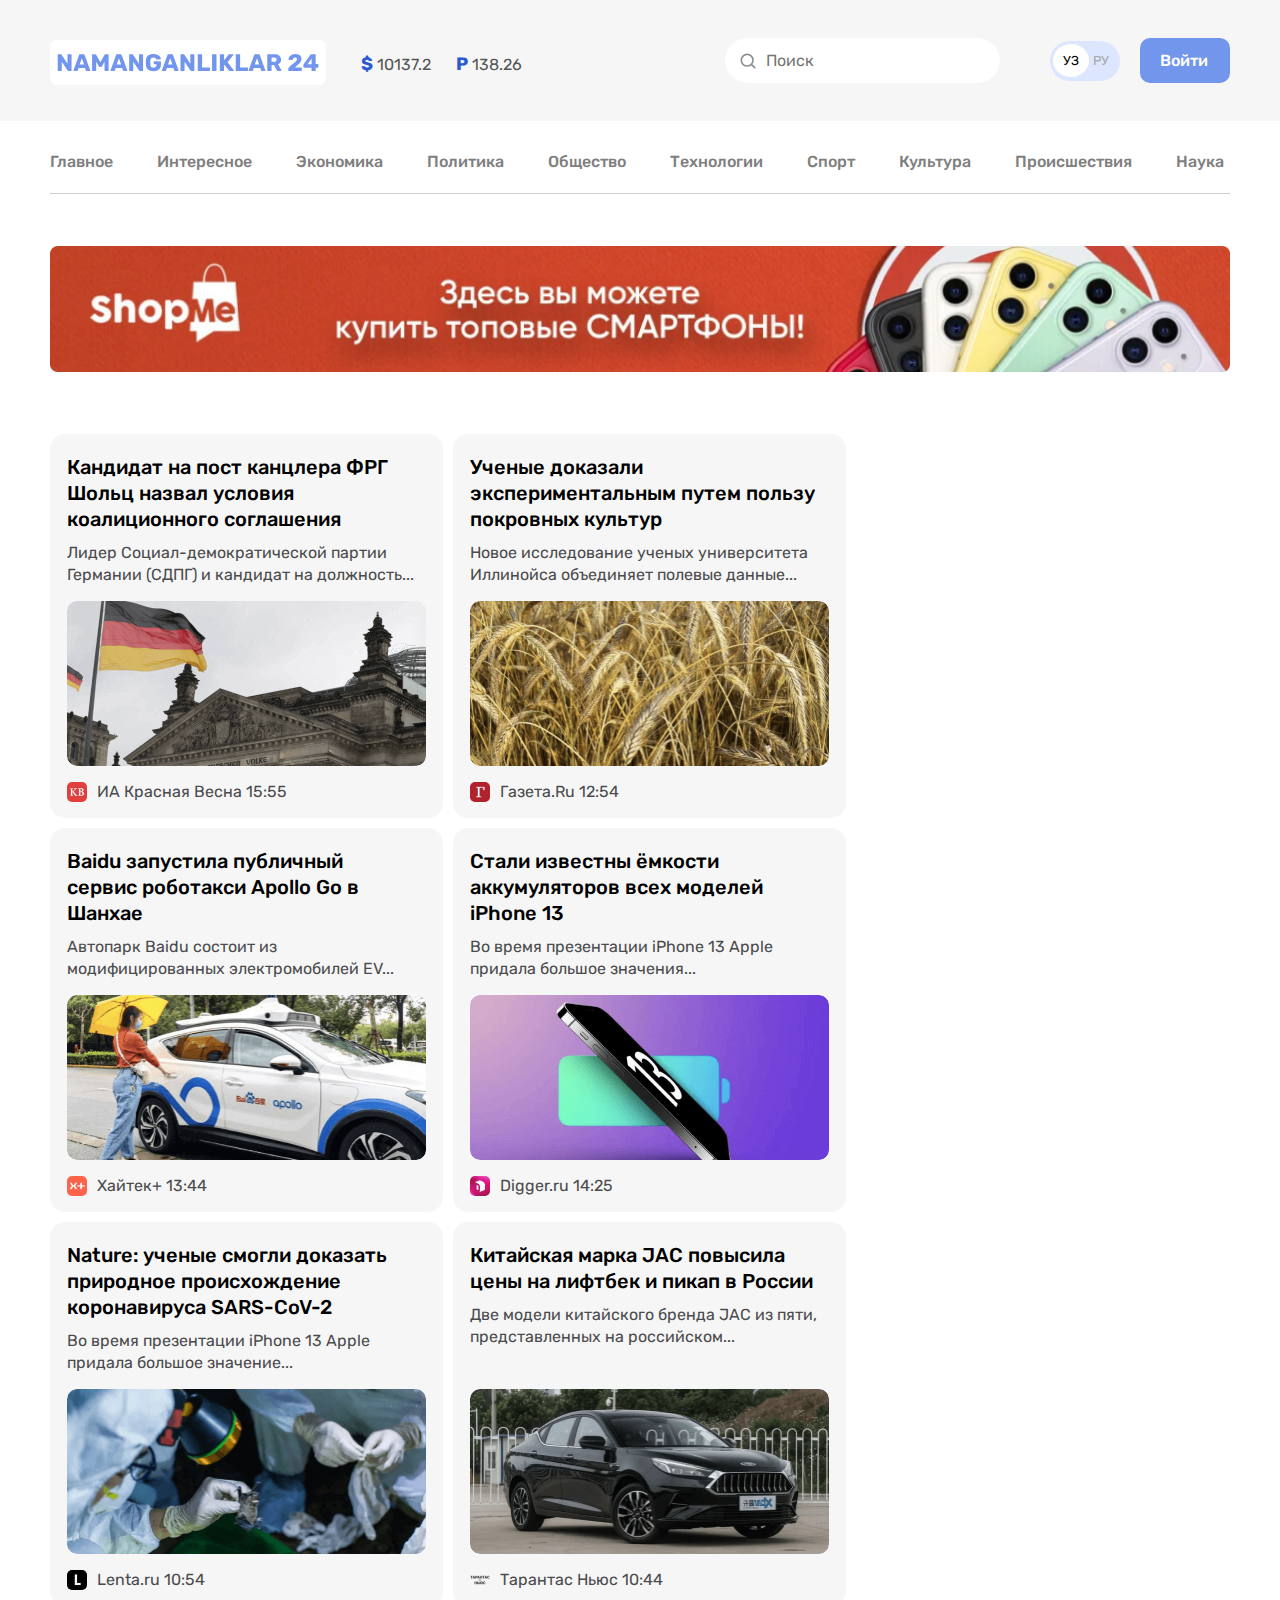
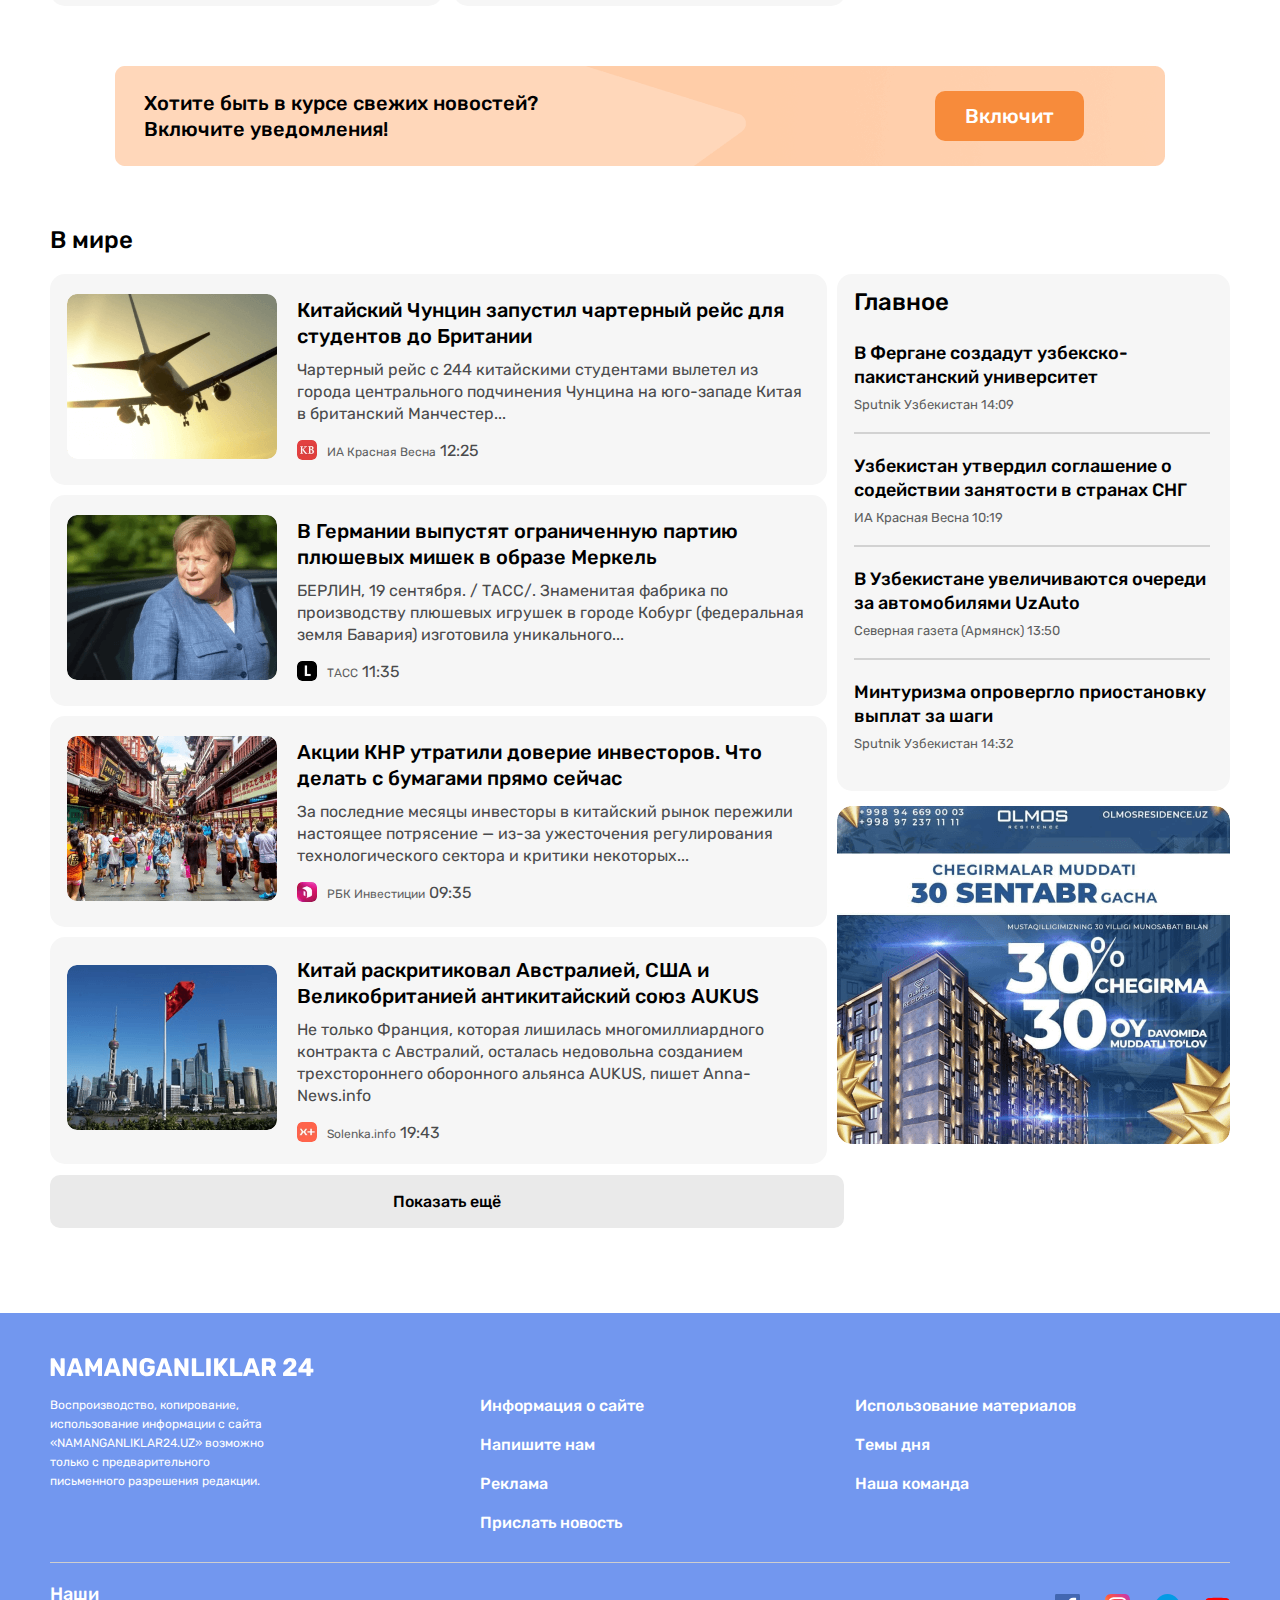
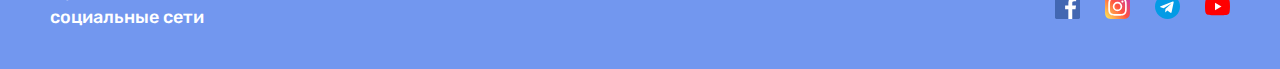
==== commit 1069df2c: "remove site unnecessary logo" ====
--- a/index.html
+++ b/index.html
@@ -104,6 +104,19 @@
 
       </nav>
     </div>
+
+    <!-- MODAL START  -->
+    <div class="hidden aside-modal-card" id="aside_modal_card">
+      <button class="modal-close-btn" id="modal_close_btn">
+        <i class="fas fa-times"></i>
+      </button>
+      <div class="aside-modal-info">
+        <h2 class="aside-modal-title">Хотите быть в курсе свежих новостей? Включите уведомления!
+        </h2>
+        <button class="site-aside-link modal-btn-link" id="aside_link_off">Включит</button>
+      </div>
+    </div>
+
 
     <!-- ASIDE Star  -->
     <aside class="site-header-aside">
@@ -305,17 +318,7 @@
         </aside>
       </div>
 
-      <div class="hidden aside-modal-card" id="aside_modal_card">
-        <button class="modal-close-btn" id="modal_close_btn">
-          <i class="fas fa-times"></i>
-        </button>
-        <div class="aside-modal-info">
-          <h2 class="aside-modal-title">Хотите быть в курсе свежих новостей? Включите уведомления!
-          </h2>
-          <button class="site-aside-link modal-btn-link" id="aside_link_off">Включит</button>
-        </div>
-      </div>
-
+     
       <!-- MajorNews Section Start   -->
       <section class="majorNews">
         <dl>
@@ -616,6 +619,8 @@
 
   <div class="overlay hidden" id="overlay"></div>
 
+
+    <script src="./js/main.js"></script>
 </body>
 
 </html>--- a/css/styles.css
+++ b/css/styles.css
@@ -64,13 +64,13 @@
   top:0;
   left: 0;
   bottom: 0;
-  z-index: 1;
+  z-index: 1 !important;
   -webkit-backdrop-filter: blur(5px);
           backdrop-filter: blur(5px);
 }
 
 .hidden {
-  display: none;
+  display: none !important;
 }
 
 /* SITE HEADER Css Start   */
@@ -501,8 +501,8 @@
   text-align: center;
   margin-right: auto;
   margin-left: auto;
-  z-index: 2;
   background-color: #00ffff;
+  z-index: 10 !important;
 }
 
 .modal-close-btn {
